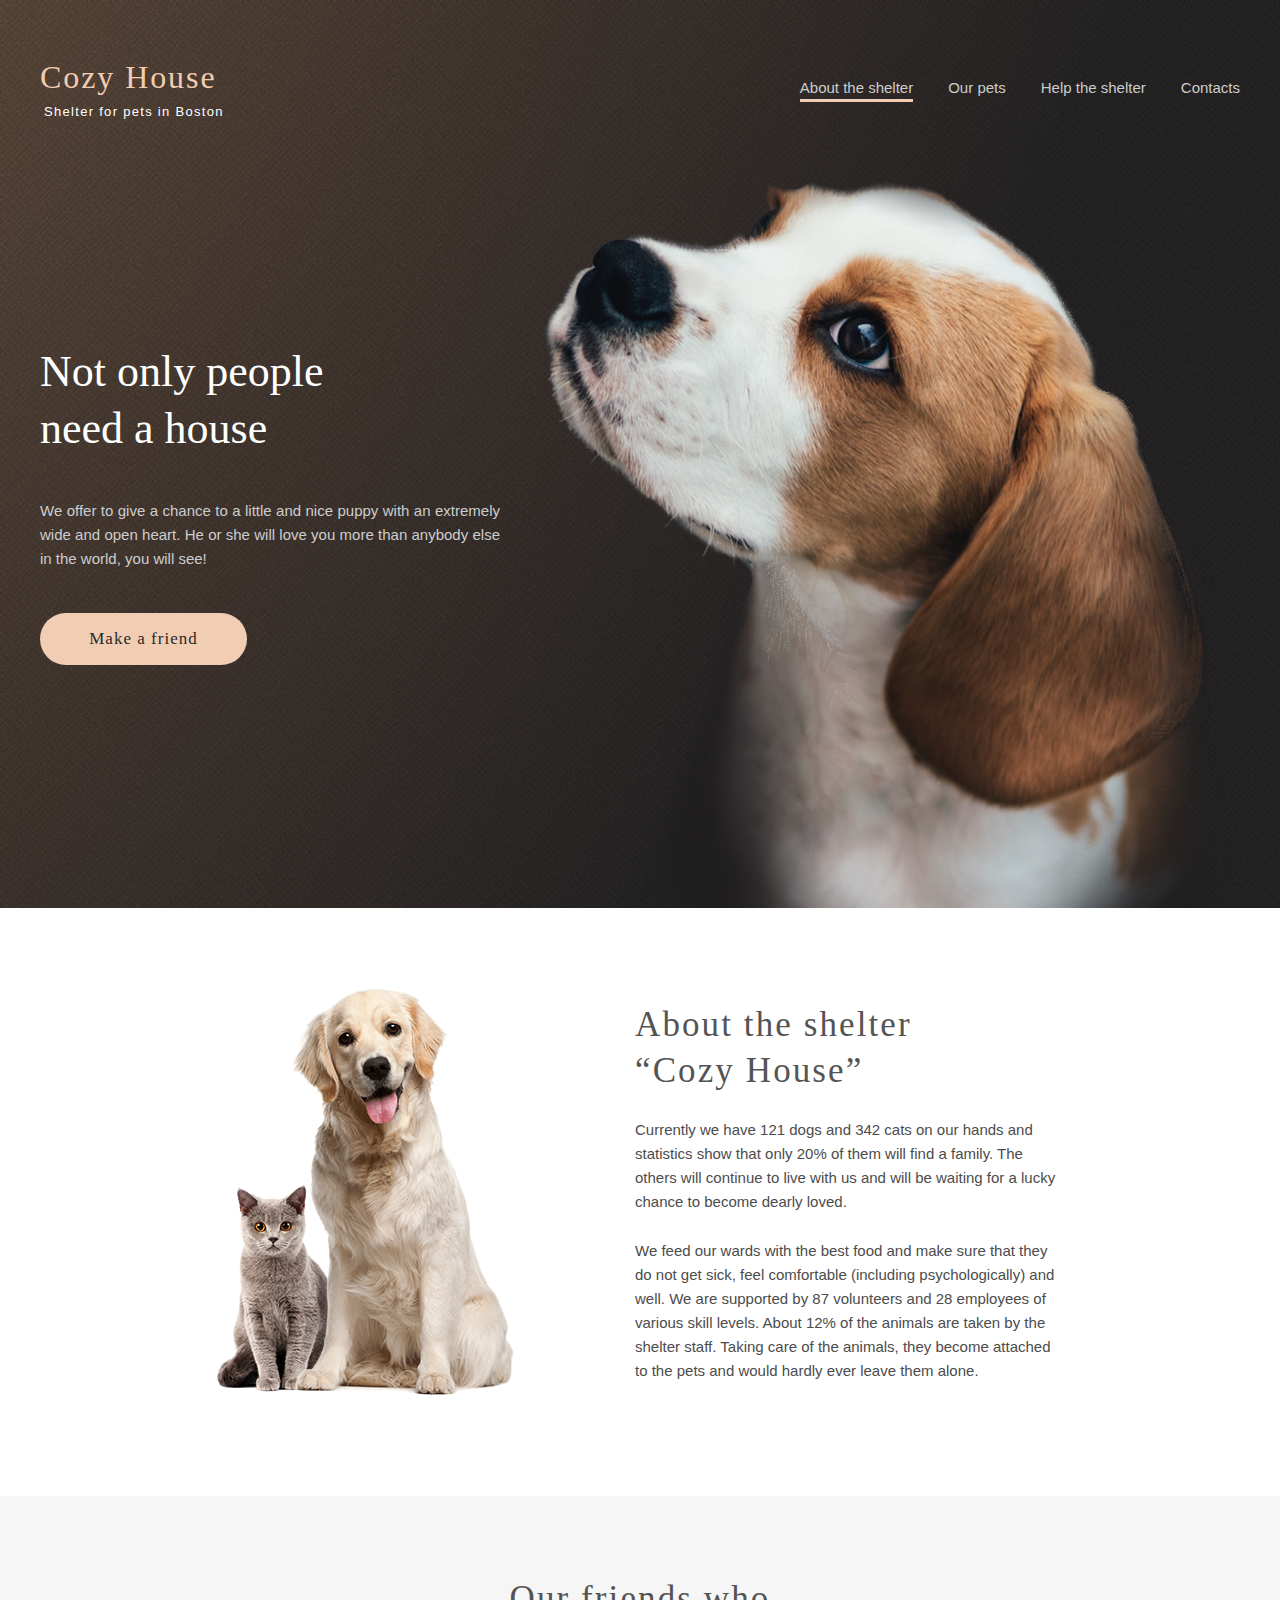
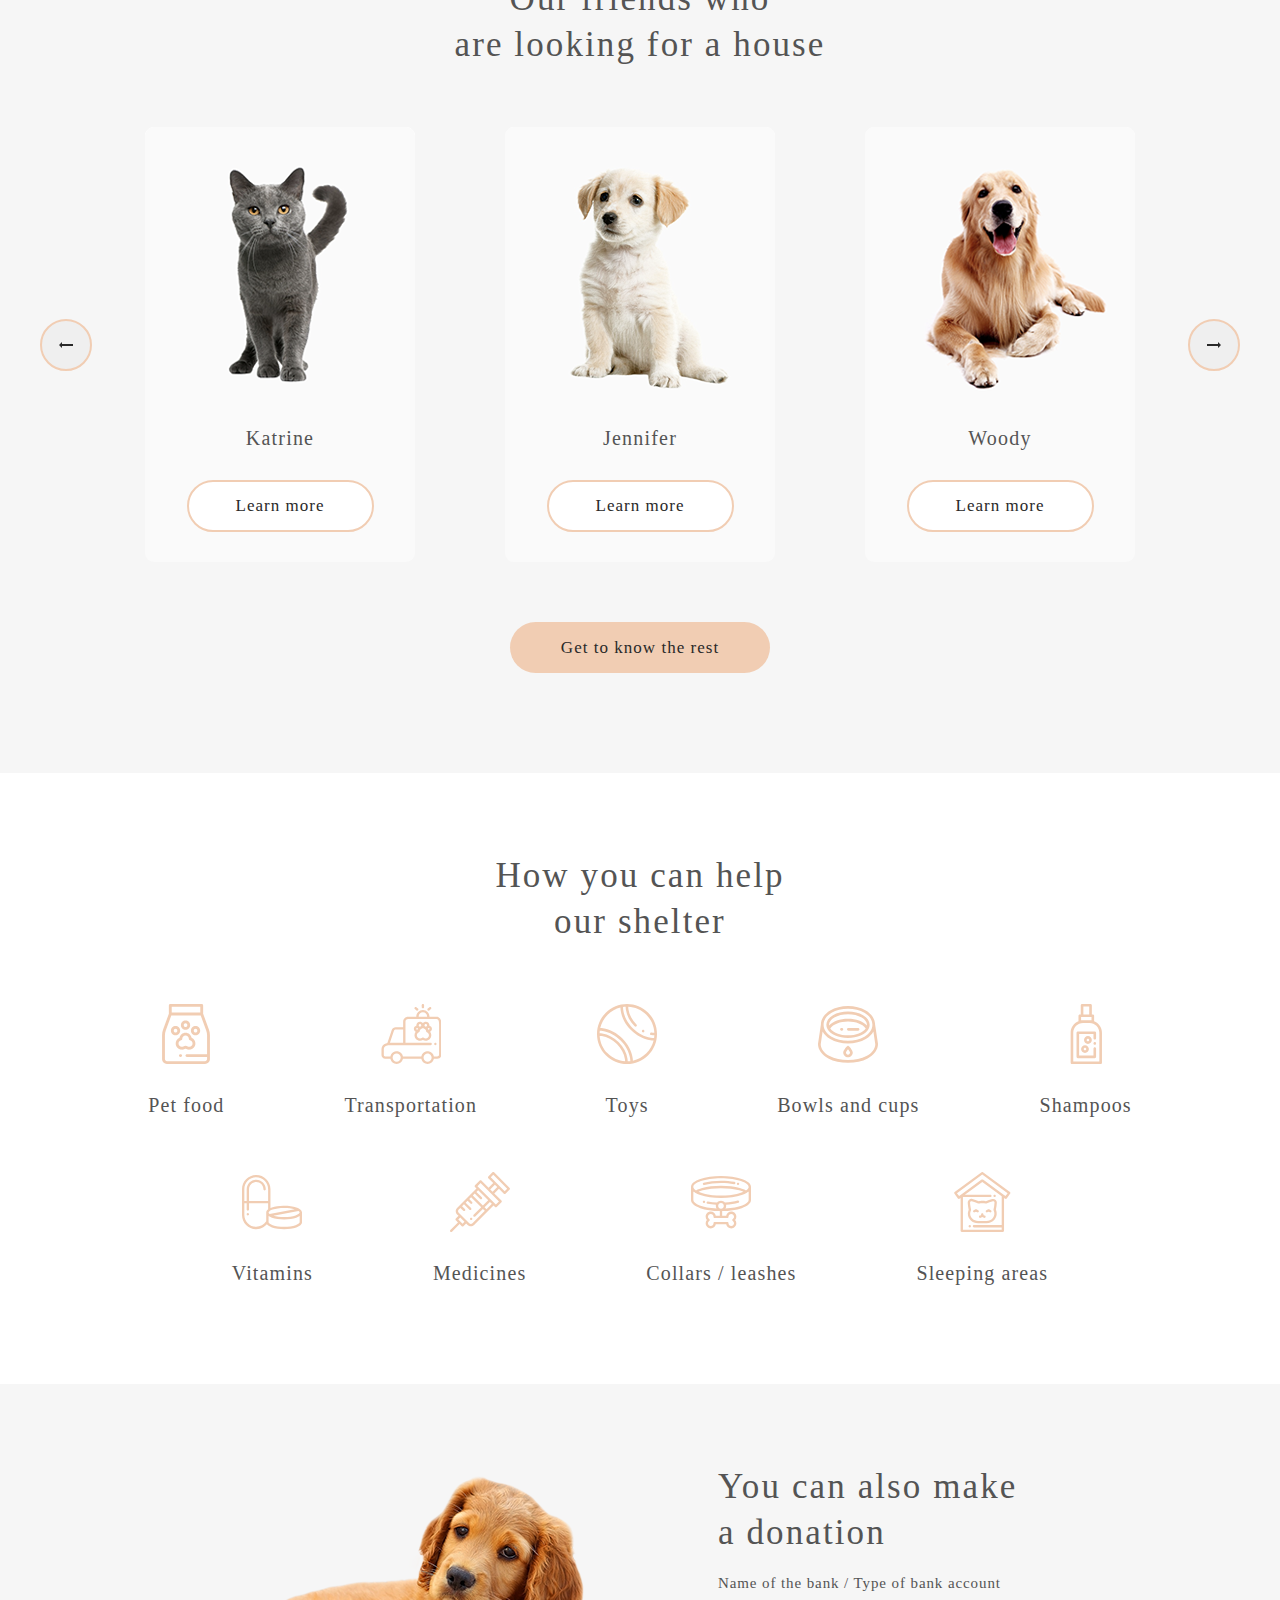
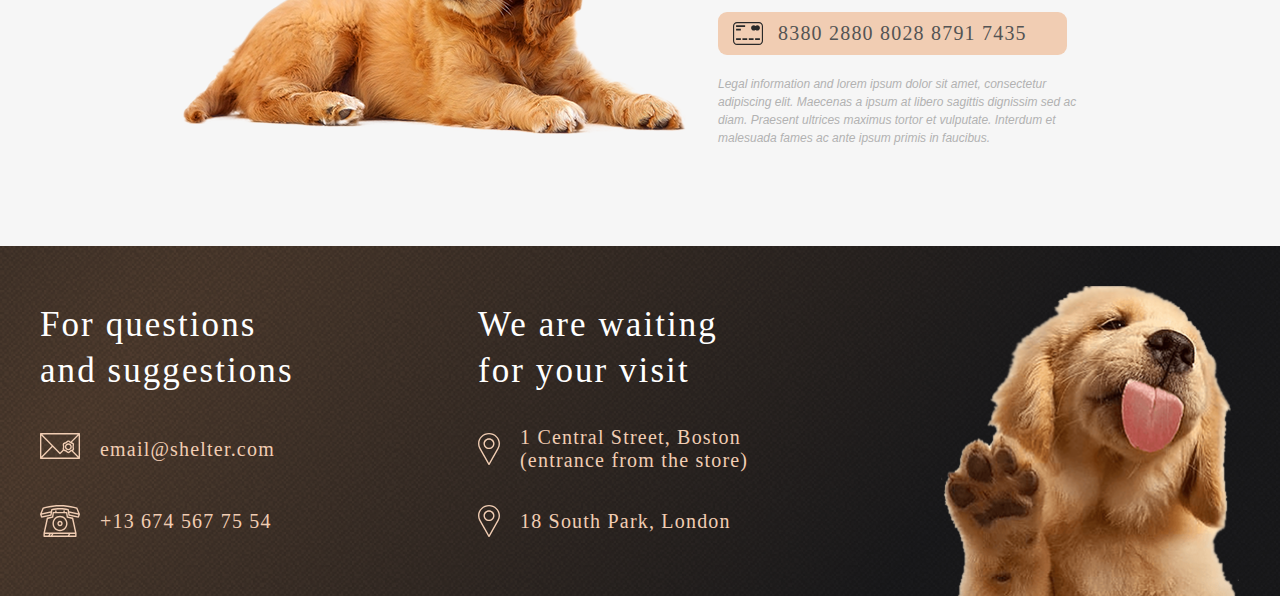
==== pages/main/index.html @ 2ced1ac2 "fix: position" ====
<!DOCTYPE html>
<html lang="en">
  <head>
    <meta charset="UTF-8">
    <meta http-equiv="X-UA-Compatible" content="IE=edge">
    <meta name="viewport" content="width=device-width, initial-scale=1.0">
    <meta name="author" content="margarita fomkina">
    <link rel="stylesheet" href="../normalize.css">
    <link rel="stylesheet" href="index.css">
    <title>Shelter main page</title>
  </head>
  <body>
    <div class="body-container">
      <header class="header">
        <div class="wrapper header-wrapper">
          <h1 class="header-title" id="header-logo">
            <a href="#" class="header-logo">Cozy House</a>
          </h1>
          <nav class="header-nav">
            <ul class="header-list" id="menu">
              <li class="header-item">
                <a href="#about" class="nav-link default-link">About the shelter</a>
              </li>
              <li class="header-item">
                <a href="../pets/ourpets.html" class="nav-link">Our pets</a>
              </li>
              <li class="header-item">
                <a href="#help" class="nav-link">Help the shelter</a>
              </li>
              <li class="header-item">
                <a href="#contacts" class="nav-link">Contacts</a>
              </li>
            </ul>
          </nav>
          <div class="header-burger" id="header-burger">
            <span></span>
        </div>
        </div>
        <div class="shadow" id="shadow">
        <div class="popup" id="popup"></div>
      </div>

      </header>
      <main class="main">
        <div class="main-content">
          <section class="section-start" id="start">
            <div class="wrapper start-wrapper">
              <div class="content start-content">
                <h2 class="content-title start-title">
                  Not only people need a house
                </h2>
                <p class="text start-text">
                  We offer to give a chance to a little and nice puppy with an
                  extremely wide and open heart. He or she will love you more
                  than anybody else in the world, you will see!
                </p>
                <a href="#pets" class="start-link">Make a friend</a>
                <!-- <button class="button start-button">Make a friend</button> -->
              </div>
              <div class="start-img">
                <img
                  src="../../assets/background/start-screen-puppy.png"
                  alt="puppy">
              </div>
            </div>
          </section>
          <section class="section section-about" id="about">
            <div class="wrapper about-wrapper">
              <div class="about-img">
                <img src="../../assets/background/about-pets.png" alt="pets">
              </div>
              <div class="content about-content">
                <h3 class="content-title about-title">
                  About the shelter “Cozy House”
                </h3>
                <p class="text about-text">
                  Currently we have 121 dogs and 342 cats on our hands and
                  statistics show that only 20% of them will find a family. The
                  others will continue to live with us and will be waiting for a
                  lucky chance to become dearly loved.
                </p>
                <p class="text about-text">
                  We feed our wards with the best food and make sure that they
                  do not get sick, feel comfortable (including psychologically)
                  and well. We are supported by 87 volunteers and 28 employees
                  of various skill levels. About 12% of the animals are taken by
                  the shelter staff. Taking care of the animals, they become
                  attached to the pets and would hardly ever leave them alone.
                </p>
              </div>
            </div>
          </section>
          <section class="section section-pets" id="pets">
            <div class="wrapper pets-wrapper">
              <h3 class="content-title pets-title">
                Our friends who<br>are looking for a house
              </h3>
              <div class="slider">
                <button class="slider-button left-button"></button>
                <div class="slider-line">
                <div class="slider-item hidden">
                  <div class="slider-card slider-space">
                    <img
                      src="../../assets/background/pets-katrine.png"
                      alt="cat">
                    <p class="card-name">Katrine</p>
                    <button class="card-button">Learn more</button>
                  </div>
                </div>
                <div class="slider-item hidden">
                  <div class="slider-card">
                    <img
                      src="../../assets/background/pets-jennifer.png"
                      alt="cat">
                    <p class="card-name">Jennifer</p>
                    <button class="card-button">Learn more</button>
                  </div>
                </div>
                <div class="slider-item hidden">
                  <div class="slider-card">
                    <img src="../../assets/background/pets-woody.png" alt="cat">
                    <p class="card-name">Woody</p>
                    <button class="card-button">Learn more</button>
                  </div>
                </div>
                <div class="slider-item hidden">
                  <div class="slider-card">
                    <img
                      src="../../assets/our-pets-page/pets-sophia.png"
                      alt="dog">
                    <p class="card-name">Sophia</p>
                    <button class="card-button">Learn more</button>
                  </div>
                </div>
                <div class="slider-item hidden">
                  <div class="slider-card">
                    <img
                      src="../../assets/our-pets-page/pets-timmy.png"
                      alt="dog">
                    <p class="card-name">Timmy</p>
                    <button class="card-button">Learn more</button>
                  </div>
                </div>
                <div class="slider-item hidden">
                  <div class="slider-card">
                    <img
                      src="../../assets/our-pets-page/pets-charly.png"
                      alt="dog">
                    <p class="card-name">Charly</p>
                    <button class="card-button">Learn more</button>
                  </div>
                </div>
                <div class="slider-item hidden">
                  <div class="slider-card">
                    <img
                      src="../../assets/our-pets-page/pets-scarlet.png"
                      alt="dog">
                    <p class="card-name">Scarlett</p>
                    <button class="card-button">Learn more</button>
                  </div>
                </div>
                <div class="slider-item hidden">
                  <div class="slider-card">
                    <img
                      src="../../assets/our-pets-page/pets-freddie.png"
                      alt="dog">
                    <p class="card-name">Freddie</p>
                    <button class="card-button">Learn more</button>
                  </div>
                </div>
                <div class="slider-item hidden">
                  <div class="slider-card">
                    <img
                      src="../../assets/background/pets-1.png"
                      alt="dog">
                    <p class="card-name">Sandy</p>
                    <button class="card-button">Learn more</button>
                  </div>
                </div>
                <div class="slider-item hidden">
                  <div class="slider-card">
                    <img
                      src="../../assets/background/pets-2.png"
                      alt="dog">
                    <p class="card-name">Laura</p>
                    <button class="card-button">Learn more</button>
                  </div>
                </div>
                <div class="slider-item hidden">
                  <div class="slider-card">
                    <img
                      src="../../assets/background/pets-3.png"
                      alt="dog">
                    <p class="card-name">Loki</p>
                    <button class="card-button">Learn more</button>
                  </div>
                </div>
                <div class="slider-item hidden">
                  <div class="slider-card">
                    <img
                      src="../../assets/background/pets-4.png"
                      alt="dog">
                    <p class="card-name">Gloria</p>
                    <button class="card-button">Learn more</button>
                  </div>
                </div>
                <div class="slider-item hidden">
                  <div class="slider-card">
                    <img
                      src="../../assets/background/pets-5.png"
                      alt="dog">
                    <p class="card-name">Ann</p>
                    <button class="card-button">Learn more</button>
                  </div>
                </div>
                <div class="slider-item hidden">
                  <div class="slider-card">
                    <img
                      src="../../assets/background/pets-6.png"
                      alt="dog">
                    <p class="card-name">Jarry</p>
                    <button class="card-button">Learn more</button>
                  </div>
                </div>
              </div>
                <button class="slider-button right-button"></button>
              </div>
              <button class="pets-button">Get to know the rest</button>
            </div>
          </section>
          <section class="section section-help" id="help">
            <div class="wrapper help-wrapper">
              <h3 class="content-title help-title">
                How you can help<br>our shelter
              </h3>
              <ul class="help-list">
                <li class="list-item">Pet food</li>
                <li class="list-item">Transportation</li>
                <li class="list-item">Toys</li>
                <li class="list-item">Bowls and cups</li>
                <li class="list-item">Shampoos</li>
                <li class="list-item">Vitamins</li>
                <li class="list-item">Medicines</li>
                <li class="list-item">Collars / leashes</li>
                <li class="list-item">Sleeping areas</li>
              </ul>
            </div>
          </section>
          <section class="section section-donation">
            <div class="donation-wrapper">
              <div class="donation-img">
                <img
                  src="../../assets/background/donation-dog.png"
                  alt="lie dog">
              </div>
              <div class="donation-content">
                <h3 class="content-title donation-title">
                  You can also make a donation
                </h3>
                <p class="donation-text">
                  Name of the bank / Type of bank account
                </p>
                <a href="#" class="cc-link">8380 2880 8028 8791 7435</a>
                <p class="add-info">
                  Legal information and lorem ipsum dolor sit amet, consectetur
                  adipiscing elit. Maecenas a ipsum at libero sagittis dignissim
                  sed ac diam. Praesent ultrices maximus tortor et vulputate.
                  Interdum et malesuada fames ac ante ipsum primis in faucibus.
                </p>
              </div>
            </div>
          </section>
        </div>
      </main>
      <footer class="footer" id="contacts">
        <div class="wrapper footer-wrapper">
          <div class="footer-info footer-contacts">
            <h3 class="content-title footer-title">
              For questions and suggestions
            </h3>
            <a href="mailto:email@shelter.com" class="footer-link contacts-link">email@shelter.com</a>
            <a href="tel:+136745677554" class="footer-link contacts-link">+13 674 567 75 54</a>
          </div>
          <div class="footer-info footer-locations">
            <h3 class="content-title footer-title">
              We are waiting for your visit
            </h3>
            <a href="https://goo.gl/maps/SF7EpuQ145KWg9pb9"
              class="footer-link locations-link"
              target="_blank">1 Central Street, Boston (entrance from the store)</a>
            <a href="https://goo.gl/maps/WDhi2uCBMkjXG2BU6"
              class="footer-link locations-link"
              target="_blank">18 South Park, London</a>
          </div>
          <div class="footer-img">
            <img src="../../assets/background/footer-puppy.png" alt="cute puppy">
          </div>
        </div>
      </footer>
    </div>
    <script src="script.js"></script>
  </body>
</html>
---- pages/main/index.css ----
html {
  scroll-behavior: smooth;
}

*,
*::after,
*::before {
  margin: 0;
  padding: 0;
  border: 0;
  box-sizing: border-box;
}

a {
  text-decoration: none;
}

li {
  list-style: none;
}

img {
  vertical-align: top;
}

/*-------------general-styles-----------*/

body {
  font-family: Georgia;
  font-weight: 400;
  font-style: normal;
  font-size: 15px;
  color: #4c4c4c;
}

h1,
h2,
h3,
h4,
h5,
h6 {
  font-weight: inherit;
  font-size: inherit;
}

.body-container {
  height: 100%;
  position: relative;
  display: flex;
  flex-direction: column;
  overflow: hidden;
}

.wrapper {
  max-width: 1200px;
  margin: 0 auto;
  box-sizing: content-box;
  padding: 0px 15px 0px 15px;
}

/*-------------general-adaptive-styles-----------*/

@media (max-width: 1279px) and (min-width: 768px) {
  .wrapper {
    max-width: 708px;
    padding: 0;
  }
}

@media (max-width: 767px) and (min-width: 320px) {
  .wrapper {
    max-width: 300px;
    padding: 0;
  }
}

/*-------------header------------*/

.header {
  width: 100%;
  position: absolute;
  left: 0;
  top: 60px;
  z-index: 1;
}

.header-wrapper {
  max-height: 60px;
  display: flex;
  justify-content: space-between;
  align-items: center;
}

.header-logo {
  display: flex;
  flex-direction: column;
  font-size: 32px;
  line-height: 110%;
  color: #f1cdb3;
  letter-spacing: 0.06em;
}

.header-logo::after {
  content: "Shelter for pets in Boston";
  font-family: "Arial";
  font-style: normal;
  font-weight: 400;
  font-size: 13px;
  line-height: 115%;
  /* width: 179px; */
  letter-spacing: 0.1em;
  color: #ffffff;
  margin: 10px 1px 0px 4px;
}

.header-nav {
  padding: 16px 0px 20px 0px;
}

.header-burger {
  display: none;
}

.header-list {
  display: flex;
  justify-content: space-between;
  column-gap: 35px;
}

.header-item {
}

.nav-link {
  position: relative;
  color: #cdcdcd;
  font-family: "Arial";
  font-style: normal;
  font-weight: 400;
  font-size: 15px;
  line-height: 160%;
  margin: 4px 0px 0px 0px;
}

.nav-link::after {
  content: "";
  position: absolute;
  width: 100%;
  transform: scaleX(0);
  height: 3px;
  bottom: -6px;
  left: 0;
  background-color: #f1cdb3;
  transform-origin: bottom right;
  transition: transform 0.3s ease-out;
}

.nav-link:hover {
  color: #fafafa;
}

.nav-link:hover:after {
  transform: scaleX(1);
  transform-origin: bottom left;
}

/* .default-link::after {
  color: #fafafa;
  transition: 3ms;
  border-bottom: 3px solid #f1cdb3;
} */

.default-link::after {
  content: "";
  position: absolute;
  width: 100%;
  transform: scaleX(1);
  height: 3px;
  bottom: -6px;
  left: 0;
  background-color: #f1cdb3;
}

.nav-link:active {
  color: #fafafa;
  transition: 3ms;
  /* border-bottom: 3px solid #f1cdb3; */
}

/*-------------header-adaptive-styles-----------*/

@media (max-width: 1279px) and (min-width: 768px) {
  .header {
    top: 30px;
  }
}

@media (max-width: 767px) and (min-width: 320px) {
  .header {
    width: 100%;
    top: 30px;
  }
  .header-wrapper {
    justify-content: start;
    column-gap: 43px;
  }
  .header-nav {
    display: none;
  }
  .header-burger {
    display: block;
    position: relative;
    width: 30px;
    height: 22px;
    cursor: pointer;
  }
  .header-burger span {
    position: absolute;
    background-color: #f1cdb3;
    width: 100%;
    height: 2px;
    left: 0;
    top: 10px;
  }
  .header-burger::before,
  .header-burger::after {
    content: "";
    position: absolute;
    background-color: #f1cdb3;
    width: 100%;
    height: 2px;
    left: 0;
  }
  .header-burger::before {
    top: 0;
  }
  .header-burger::after {
    bottom: 0;
  }
  .shadow {
    position: fixed;
    top: 0;
    right: -100%;
    z-index: 3;
    height: 100%;
    width: 100%;
    background-color: rgba(41, 41, 41, 0.6);
  }
  .popup {
    position: fixed;
    top: 0;
    right: -100%;
    z-index: 5;
    transition: 0.3s;
    height: 100%;
    width: 320px;
    background-color: #292929;
  }
  .open {
    display: flex;
    right: 0;
  }
  .popup .header-list {
    display: flex;
    flex-direction: column;
    row-gap: 40px;
    margin-left: 39px;
    align-items: center;
    max-height: 327px;
  }

  .popup > .nav-link {
    font-family: "Arial";
    font-style: normal;
    font-weight: 400;
    font-size: 32px;
    line-height: 160%;
    color: #cdcdcd;
  }
  body.noscroll {
    overflow: hidden;
  }
  .header-logo.disabled {
    pointer-events: none;
  }

  .popup-wrapper {
    display: flex;
    /* flex-direction: column; */
    /* column-gap: 158px; */
    flex-wrap: wrap;
  }

  .popupHeaderWrapper {
    align-self: flex-start;
    display: flex;
    justify-items: space-between;
    margin: 30px 0px 0px 0px;
    column-gap: 43px;
    align-items: center;
    height: 60px;
  }

  .popup .nav-link {
    font-family: "Arial";
    font-style: normal;
    font-weight: 400;
    font-size: 32px;
    line-height: 160%;
    color: #cdcdcd;
  }

  .popup .default-link {
    color: #fafafa;
  }
  .popup .nav-link:active {
    color: #fafafa;
  }
}

/* @media (max-width: 767px) and (min-width: 375px) {
  .popup {
    width: 80%;
  }
} */

/*-------------main-styles-----------*/

.main {
  flex: 1 1 auto;
}

.main-content {
}

.section {
  padding: 80px 0px 100px 0px;
}

.content {
  display: flex;
  flex-direction: column;
}

.content-title {
  font-size: 35px;
  line-height: 130%;
  letter-spacing: 0.06em;
  color: #545454;
}

.text {
  font-family: "Arial";
  font-style: normal;
  font-weight: 400;
  font-size: 15px;
  line-height: 160%;
  color: #4c4c4c;
}

.button {
  background: #f1cdb3;
  border-radius: 100px;
  width: 207px;
  height: 52px;
  font-size: 17px;
  line-height: 130%;
  letter-spacing: 0.06em;
  color: #292929;
}

.button:hover {
  background: #fddcc4;
  transition: 3ms;
}
/*-------------main-adaptive-styles-----------*/

@media (max-width: 767px) and (min-width: 320px) {
  .section {
    padding: 42px 0px;
  }
  .content-title {
    font-size: 25px;
    text-align: center;
  }
}

/*-------------section-start------------*/

.section-start {
  position: relative;
  padding: 180px 0px 0px 0px;
  background-image: url(../../assets/background/start-screen-gradient-background.png),
    url(../../assets/background/start-screen-background.png);
  background-size: cover;
}

.start-wrapper {
  display: flex;
  justify-content: space-between;
}

.start-content {
  row-gap: 42px;
  margin: 163px 42px 243px 0px;
}

.start-title {
  max-width: 310px;
  font-size: 44px;
  line-height: 130%;
  color: #ffffff;
  text-align: left;
  letter-spacing: normal;
}

.start-text {
  color: #cdcdcd;
  text-align: justify;
}

.start-link {
  background: #f1cdb3;
  border-radius: 100px;
  display: flex;
  justify-content: center;
  text-align: center;
  align-items: center;
  height: 52px;
  width: 207px;
  color: #292929;
  font-size: 17px;
  line-height: 130%;
  letter-spacing: 0.06em;
}

.start-link:hover {
  background: #fddcc4;
  transition: 3ms;
}

.start-img {
}

/*------------section-start-adaptive-styles-----------*/

@media (max-width: 1279px) and (min-width: 320px) {
  .section-start {
    padding: 150px 0px 0px 0px;
  }
  .start-img {
    align-self: flex-end;
  }
}

@media (max-width: 1279px) and (min-width: 768px) {
  .start-wrapper {
    flex-direction: column;
    row-gap: 100px;
  }
  .start-content {
    align-self: center;
    margin: 0;
  }
  .start-text {
    max-width: 460px;
  }
  .start-link {
    align-self: center;
  }
  .start-img img {
    max-width: 569px;
  }
}

@media (max-width: 767px) and (min-width: 320px) {
  .start-wrapper {
    flex-direction: column;
    row-gap: 105px;
  }
  .start-content {
    margin: 0;
    align-items: center;
  }
  .start-title {
    font-size: 25px;
    text-align: center;
    max-width: 200px;
    letter-spacing: 0.06em;
  }
  .start-text {
    text-align: center;
  }
  .start-img img {
    max-width: 260px;
  }
  .deactivated {
    pointer-events: none;
  }
}

@media (max-width: 767px) and (min-width: 375px) {
  .section-start.fogging {
    background: rgba(41, 41, 41, 0.6);
  }
}

/*-------------section about------------*/

.section-about {
  /* max-height: 588px; */
  background: #ffffff;
}

.about-wrapper {
  display: flex;
  justify-content: center;
  column-gap: 120px;
}

.about-img {
}

.about-content {
  margin-top: 14px;
  row-gap: 25px;
}

@media (max-width: 1279px) and (min-width: 320px) {
  .about-content {
    margin: 0;
  }
}

@media (max-width: 767px) and (min-width: 320px) {
  .about-content {
    row-gap: 22px;
  }
}

.about-title {
  max-width: 370px;
}

@media (max-width: 767px) and (min-width: 320px) {
  .about-title {
    max-width: 220px;
    align-self: center;
    margin-bottom: 3px;
  }
}

.about-text {
  max-width: 430px;
}

@media (max-width: 767px) and (min-width: 320px) {
  .about-text {
    max-width: 270px;
    text-align: justify;
  }
}

/*-------------section pets------------*/

.section-pets {
  max-height: 877px;
  background: #f6f6f6;
}

.pets-wrapper {
  max-height: 697px;
  display: flex;
  flex-direction: column;
  row-gap: 60px;
  align-items: center;
  justify-content: space-between;
}

.pets-title {
  max-width: 400px;
  text-align: center;
}

.slider {
  max-height: 435px;
  width: 100%;
  display: flex;
  justify-content: space-between;
}

.left-button {
  background-image: url(../../assets/arrow/arrow\ left.svg);
}

.right-button {
  background-image: url(../../assets/arrow/arrow\ right.svg);
}

.slider-button {
  border: 2px solid #f1cdb3;
  width: 52px;
  height: 52px;
  border-radius: 100px;
  background-repeat: no-repeat;
  background-position: center;
  align-self: center;
  cursor: pointer;
}

.slider-button:hover {
  background-color: #fddcc4;
  border: 0;
  transition: 3ms;
}

.slider-line {
  display: flex;
}

/* .slider-button:disabled {
    border: 2px solid #F1CDB3;
    background-color: #F6F6F6;
} в требовании к заданию сказано сделать кнопку disabled, а в критериях оценки - интерактивной в любом случае. */

.slider-item:hover button {
  background: #fddcc4;
  border: 0;
}

.slider-item:hover div {
  background: #ffffff;
  transition: 3ms;
}

/* .slider-item:nth-child(n+4) {
  display: none;
} */

.slider-card {
  max-width: 270px;
  height: 435px;
  row-gap: 30px;
  display: flex;
  flex-direction: column;
  justify-content: start;
  align-items: center;
  background: #fafafa;
  border-radius: 9px;
  margin: 0 45px;
}

.card-name {
  font-weight: 400;
  font-size: 20px;
  line-height: 115%;
  letter-spacing: 0.06em;
  color: #545454;
}

.card-button {
  width: 187px;
  height: 52px;
  border: 2px solid #f1cdb3;
  background: white;
  border-radius: 100px;
  font-size: 17px;
  line-height: 130%;
  letter-spacing: 0.06em;
  color: #292929;
  cursor: pointer;
}

.pets-button {
  width: 260px;
  height: 52px;
  background: #f1cdb3;
  border-radius: 100px;
  font-size: 17px;
  line-height: 130%;
  letter-spacing: 0.06em;
  color: #292929;
  cursor: pointer;
}

.pets-button:hover {
  background: #fddcc4;
  transition: 3ms;
}

.hidden {
  display: none;
}

.visible {
  display: block;
}

/*------------section-pets-adaptive-styles-----------*/

@media (max-width: 1279px) and (min-width: 320px) {
  .about-wrapper {
    flex-direction: column;
    align-items: center;
  }
  .about-img {
    order: 1;
  }
}

@media (max-width: 1279px) and (min-width: 768px) {
  .about-wrapper {
    row-gap: 80px;
  }
  .slider-button {
    margin: 0px 12px 0px 0px;
  }
  .slider-button:last-child {
    margin: 0px 0px 0px 12px;
  }
  .slider-card {
    margin: 0px;
  }
  .slider-space {
    margin-right: 40px;
  }
  .slider-item:nth-child(3) {
    display: none;
  }
}

@media (max-width: 767px) and (min-width: 320px) {
  .pets-wrapper {
    max-height: 707px;
    row-gap: 42px;
  }
  .about-wrapper {
    row-gap: 42px;
  }
  .about-img img {
    max-width: 260px;
  }
  .slider {
    max-height: 507px;
    max-width: 270px;
    flex-wrap: wrap;
    justify-content: space-evenly;
    row-gap: 20px;
  }
  .left-button,
  .right-button {
    order: 1;
    margin: 0px 40px;
  }
  .slider-card {
    margin: 0;
  }
  .slider-item:nth-child(n+2) {
    display: none;
  }
}

/*-------------section help------------*/

.section-help {
  max-height: 611px;
  background: #ffffff;
}

.help-wrapper {
  row-gap: 60px;
  display: flex;
  flex-direction: column;
  justify-content: space-between;
  align-items: center;
}

.help-title {
  text-align: center;
}

.help-list {
  max-width: 1026px;
  display: flex;
  flex-wrap: wrap;
  justify-content: center;
  column-gap: 120px;
  row-gap: 55px;
}

.list-item {
  height: 113px;
  display: flex;
  flex-direction: column;
  justify-content: space-between;
  align-items: center;
  font-size: 20px;
  line-height: 115%;
  color: #545454;
  letter-spacing: 0.056em; /* в фигме 0.06em */
}

.list-item::before {
  background-position: center;
  content: "";
  width: 60px;
  height: 60px;
  background-repeat: no-repeat;
}

.list-item:nth-child(1)::before {
  background-image: url(../../assets/helt-list-icons/icon-pet-food.svg);
}

.list-item:nth-child(2)::before {
  background-image: url(../../assets/helt-list-icons/icon-transportation.svg);
}

.list-item:nth-child(3)::before {
  background-image: url(../../assets/helt-list-icons/icon-toys.svg);
}

.list-item:nth-child(4)::before {
  background-image: url(../../assets/helt-list-icons/bowls-and-cups.svg);
}

.list-item:nth-child(5)::before {
  background-image: url(../../assets/helt-list-icons/shampoos.svg);
}

.list-item:nth-child(6)::before {
  background-image: url(../../assets/helt-list-icons/vitamins.svg);
}

.list-item:nth-child(7)::before {
  background-image: url(../../assets/helt-list-icons/medicines.svg);
}

.list-item:nth-child(8)::before {
  background-image: url(../../assets/helt-list-icons/collars-or-leashes.svg);
}

.list-item:nth-child(9)::before {
  background-image: url(../../assets/helt-list-icons/sleeping-area.svg);
}

/*------------section-help-adaptive-styles-----------*/

@media (max-width: 1279px) and (min-width: 768px) {
  .section-help {
    max-height: 779px;
  }
  .help-list {
    max-width: 630px;
    justify-content: space-between;
    column-gap: 60px;
    row-gap: 55px;
  }
  .list-item {
    width: 170px;
  }
}

@media (max-width: 767px) and (min-width: 320px) {
  .section-help {
    max-height: 745px;
  }
  .help-wrapper {
    row-gap: 42px;
  }
  .help-list {
    max-width: 290px;
    justify-content: space-between;
    column-gap: 30px;
    row-gap: 30px;
  }
  .list-item {
    width: 130px;
    height: 87px;
    font-size: 15px;
  }
  .list-item::before {
    width: 50px;
    height: 50px;
    background-size: contain;
  }
}

/*-------------donation section------------*/

.section-donation {
  max-height: 462px;
  background: #f6f6f6;
  padding: 80px 182px 100px 183px;
}

.donation-wrapper {
  max-width: 915px;
  margin: 0 auto;
  display: flex;
  justify-content: space-between;
}

.donation-img {
  margin: 11px 0px 10px 0px;
}

.donation-content {
  display: flex;
  flex-direction: column;
  justify-content: space-between;
  row-gap: 20px;
}

.donation-title {
  max-width: 300px;
}

.donation-text {
  font-size: 15px;
  line-height: 110%;
  display: flex;
  align-items: center;
  letter-spacing: 0.06em;
  color: #545454;
}

.cc-link {
  display: flex;
  align-items: center;
  position: relative;
  background: #f1cdb3;
  border-radius: 9px;
  width: 349px;
  height: 43px;
  font-size: 20px;
  line-height: 115%;
  letter-spacing: 0.06em;
  color: #545454;
  text-align: left;
  padding-left: 60px;
}

.cc-link::before {
  position: absolute;
  left: 15px;
  content: "";
  width: 30px;
  height: 23px;
  background-image: url("../../assets/icons/credit-card.svg");
  background-repeat: no-repeat;
}

.add-info {
  max-width: 380px;
  font-family: "Arial";
  font-style: italic;
  font-weight: 400;
  font-size: 12px;
  line-height: 150%;
  color: #b2b2b2;
}

/*------------section-donation-adaptive-styles-----------*/

@media (max-width: 1279px) and (min-width: 320px) {
  .donation-img {
    order: 1;
    margin: 0;
    align-self: center;
  }
}

@media (max-width: 1279px) and (min-width: 768px) {
  .section-donation {
    max-height: 783px;
    padding: 80px 132px 100px 131px;
  }
  .donation-wrapper {
    flex-direction: column;
    row-gap: 60px;
  }
  .donation-content {
    align-self: center;
  }
}

@media (max-width: 767px) and (min-width: 320px) {
  .section-donation {
    max-height: 542px;
    padding: 42px 0px;
  }
  .donation-wrapper {
    flex-direction: column;
    row-gap: 42px;
  }
  .donation-img img {
    max-width: 260px;
  }
  .donation-content {
    align-items: center;
  }
  .donation-title {
    max-width: 220px;
    text-align: center;
  }
  .cc-link {
    font-size: 15px;
    width: 281px;
  }
  .add-info {
    max-width: 280px;
    text-align: justify;
  }
  .donation-text {
    letter-spacing: normal;
    line-height: 160%;
  }
}

/*-------------footer------------*/

.footer {
  width: 100%;
  max-height: 350px;
  background-image: url(../../assets/background/footer-gradient-background.png),
    url(../../assets/background/footer-background.png);
  background-size: cover;
}

.footer-wrapper {
  margin-top: 40px;
  display: flex;
  justify-content: space-between;
}

.footer-info {
  max-height: 234px;
  display: flex;
  margin: 16px 0px 0px 0px;
  flex-direction: column;
  justify-content: space-between;
}

.footer-contacts {
  row-gap: 40px;
}

.footer-locations {
  row-gap: 33px;
}

.footer-title {
  color: #ffffff;
  text-align: left;
  max-width: 278px;
  letter-spacing: 0.059em; /* в фигме 0.06em */
}

.footer-link {
  display: flex;
  max-width: 302px;
  align-items: center;
  column-gap: 20px;
  text-align: left;
  font-size: 20px;
  line-height: 115%;
  letter-spacing: 0.06em;
  color: #f1cdb3;
}

.contacts-link:nth-child(2)::before {
  content: "";
  background-image: url("../../assets/footer-icons/mail.svg");
  width: 40px;
  height: 32px;
  background-repeat: no-repeat;
  align-items: center;
}

.contacts-link:nth-child(3)::before {
  content: "";
  background-image: url("../../assets/footer-icons/phone.svg");
  width: 40px;
  height: 32px;
  background-repeat: no-repeat;
}

.locations-link::before {
  content: "";
  background-image: url("../../assets/footer-icons/pin.svg");
  min-width: 22px;
  height: 32px;
  background-position: center;
  background-repeat: no-repeat;
}

/*------------footer-adaptive-styles-----------*/

@media (max-width: 1279px) and (min-width: 320px) {
  .footer-info {
    margin: 0;
  }
}

@media (max-width: 1279px) and (min-width: 768px) {
  .footer {
    max-height: 639px;
    /* max-height: 783px; */
  }
  .footer-wrapper {
    margin-top: 27px; /* в фигме 30px */
    flex-wrap: wrap;
    justify-content: space-around;
    row-gap: 65px;
  }
}

@media (max-width: 767px) and (min-width: 320px) {
  .footer {
    max-height: 809px;
  }
  .footer-wrapper {
    margin-top: 27px; /* в фигме 30px */
    flex-wrap: wrap;
    justify-content: center;
    row-gap: 40px;
  }
  .footer-info {
    align-items: center;
  }
  .footer-locations {
    row-gap: 40px;
  }
  .footer-title {
    text-align: center;
  }
  .locations-link:last-child {
    align-self: flex-start;
  }
  .footer-img img {
    width: 260px;
    height: 269px;
  }
}
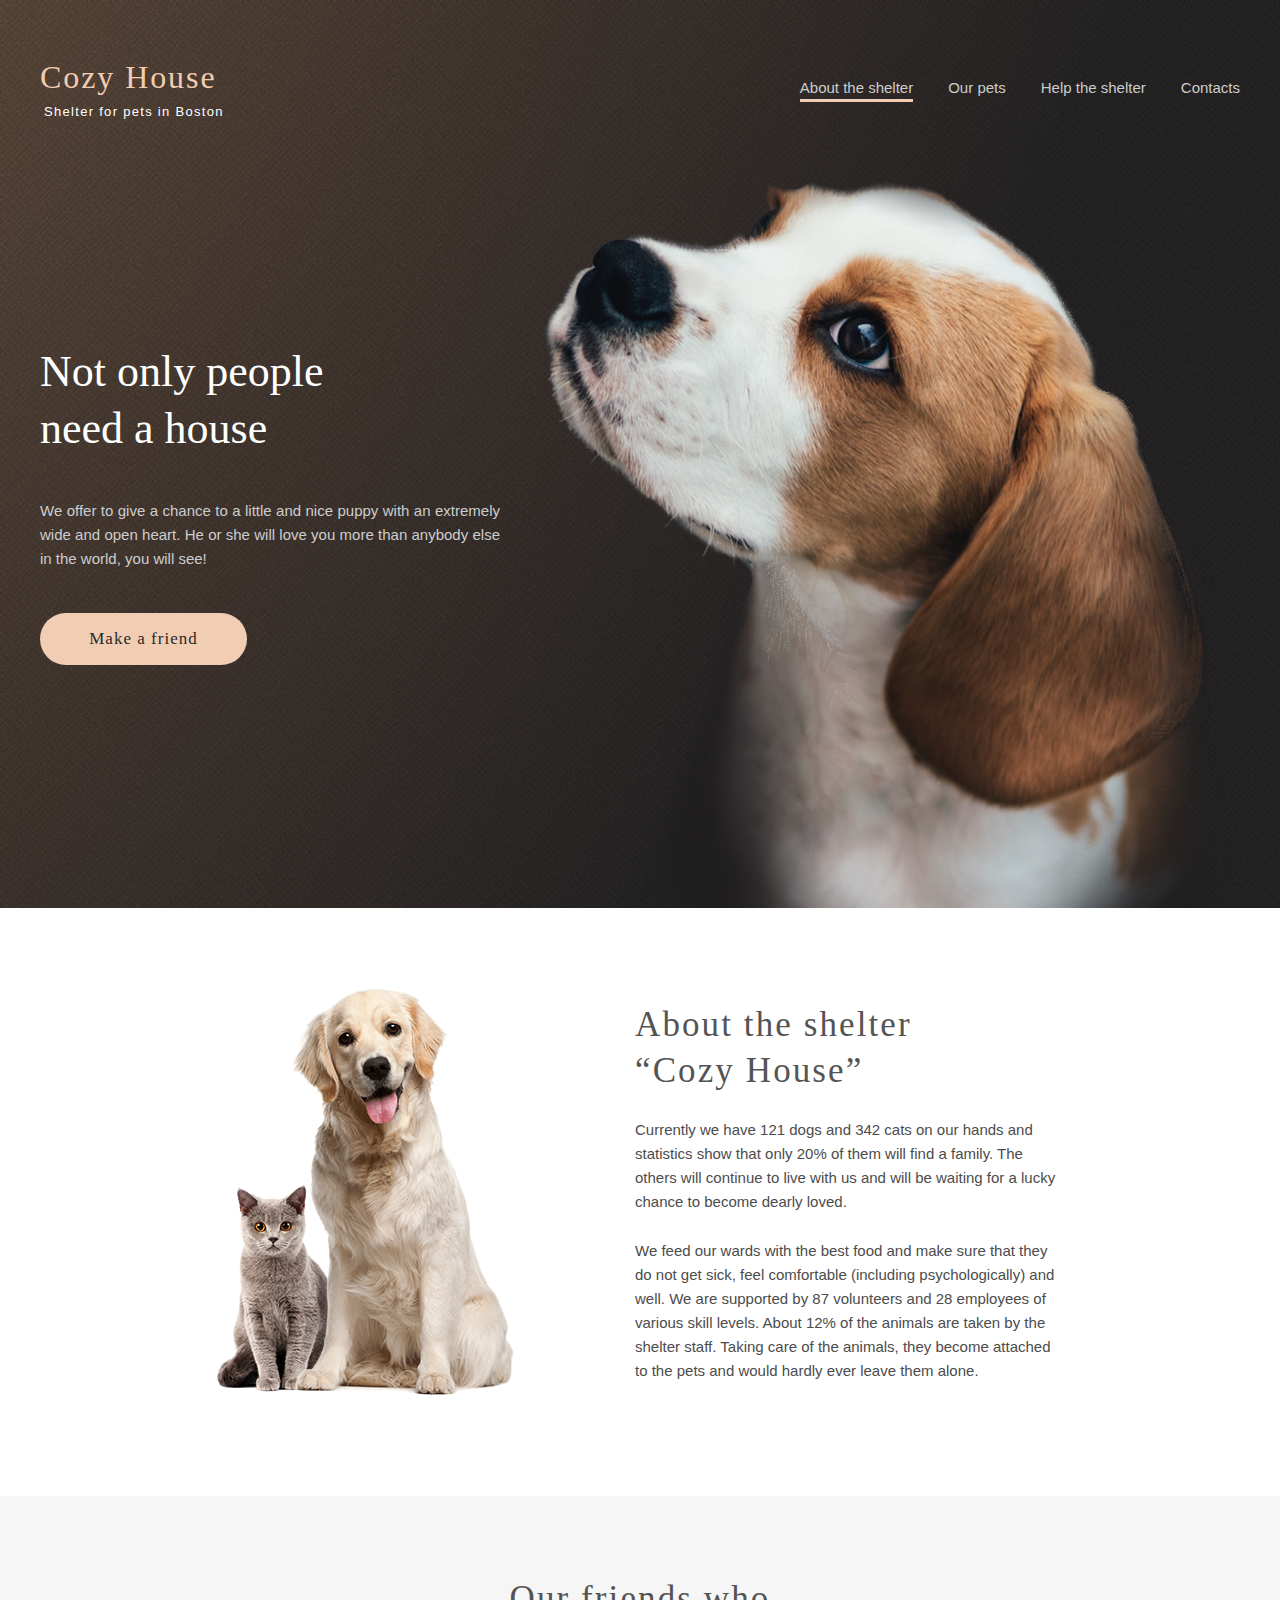
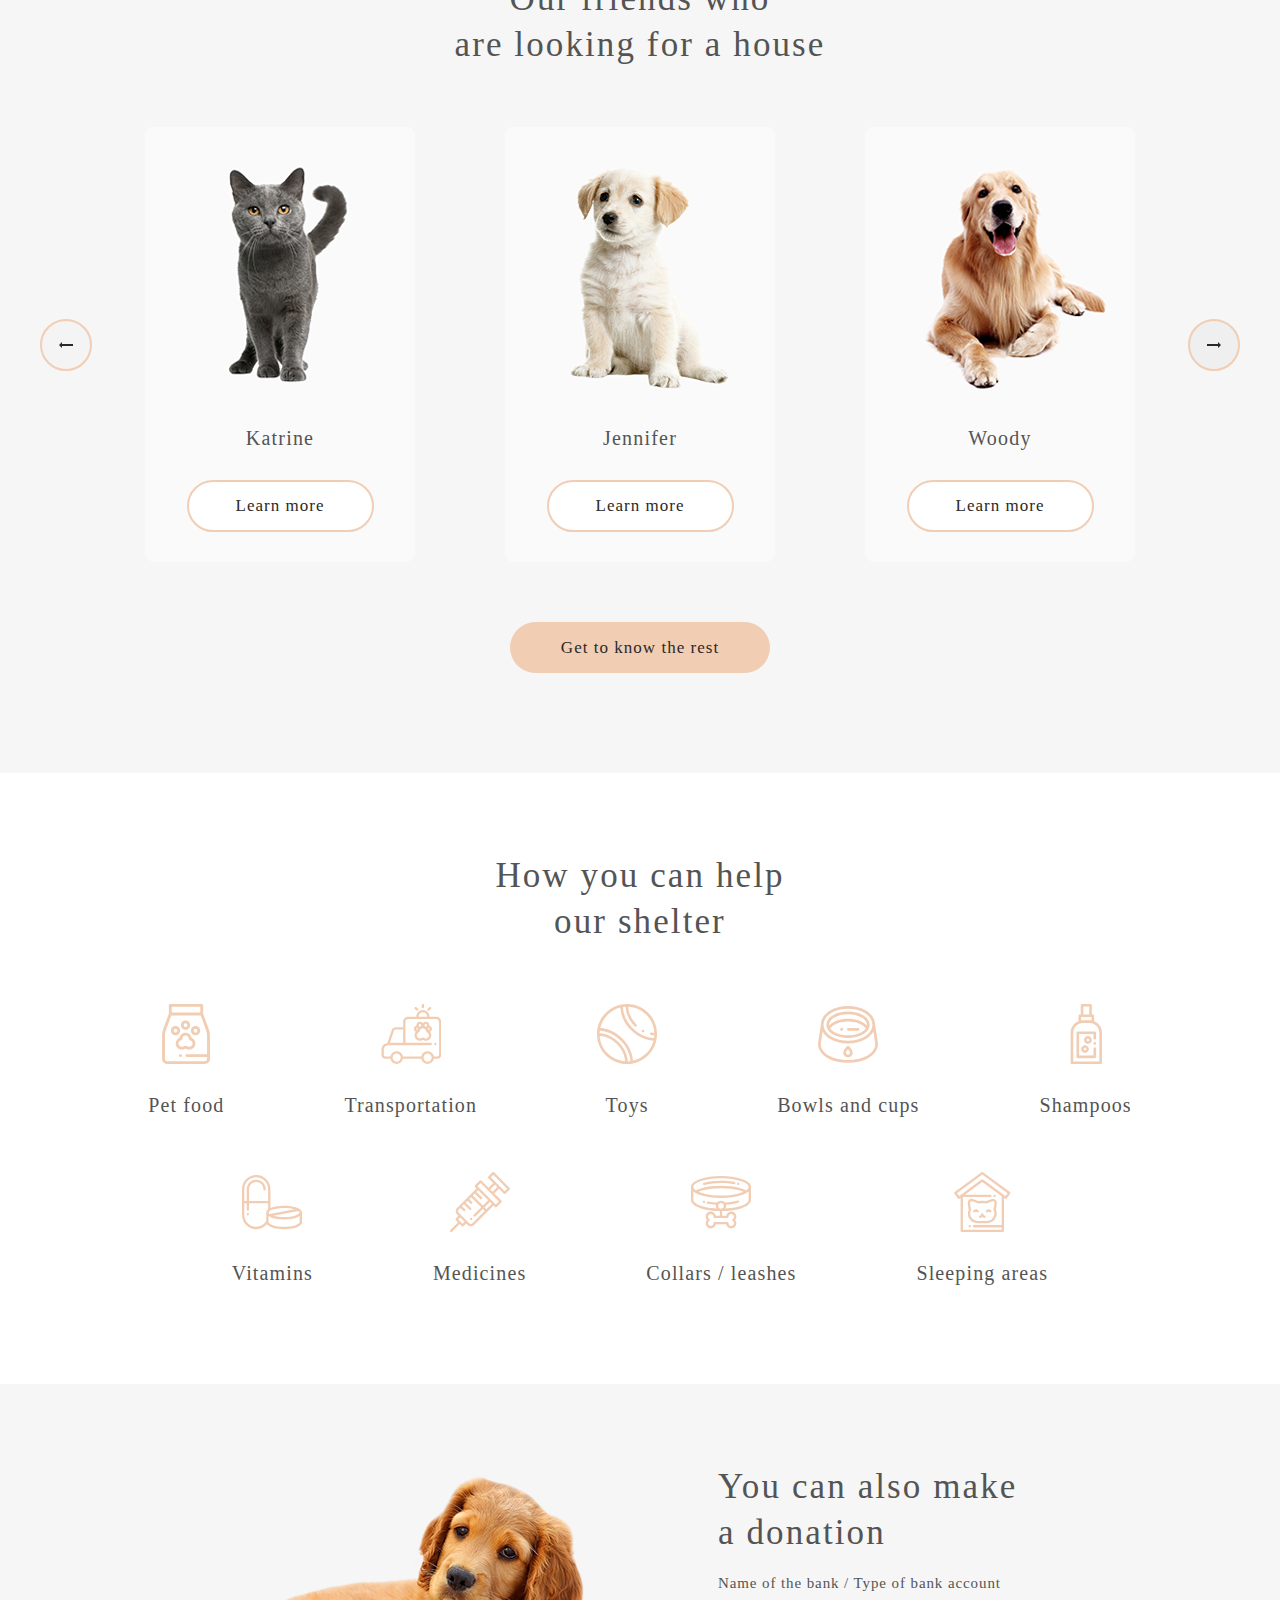
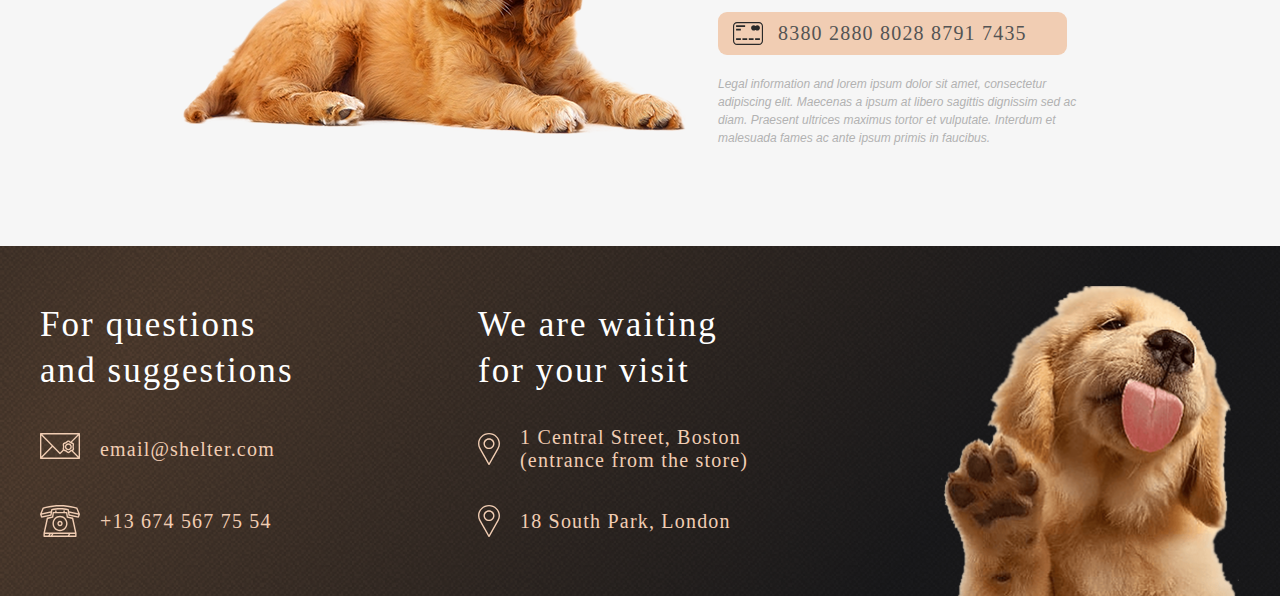
==== commit 15af5b18: "fix: disabled btn" ====
--- a/pages/main/index.html
+++ b/pages/main/index.html
@@ -96,7 +96,7 @@
                 Our friends who<br>are looking for a house
               </h3>
               <div class="slider">
-                <button class="slider-button left-button"></button>
+                <button class="slider-button left-button" disabled></button>
                 <div class="slider-line">
                 <div class="slider-item hidden">
                   <div class="slider-card slider-space">
--- a/pages/main/index.css
+++ b/pages/main/index.css
@@ -162,12 +162,6 @@
   transform: scaleX(1);
   transform-origin: bottom left;
 }
-
-/* .default-link::after {
-  color: #fafafa;
-  transition: 3ms;
-  border-bottom: 3px solid #f1cdb3;
-} */
 
 .default-link::after {
   content: "";
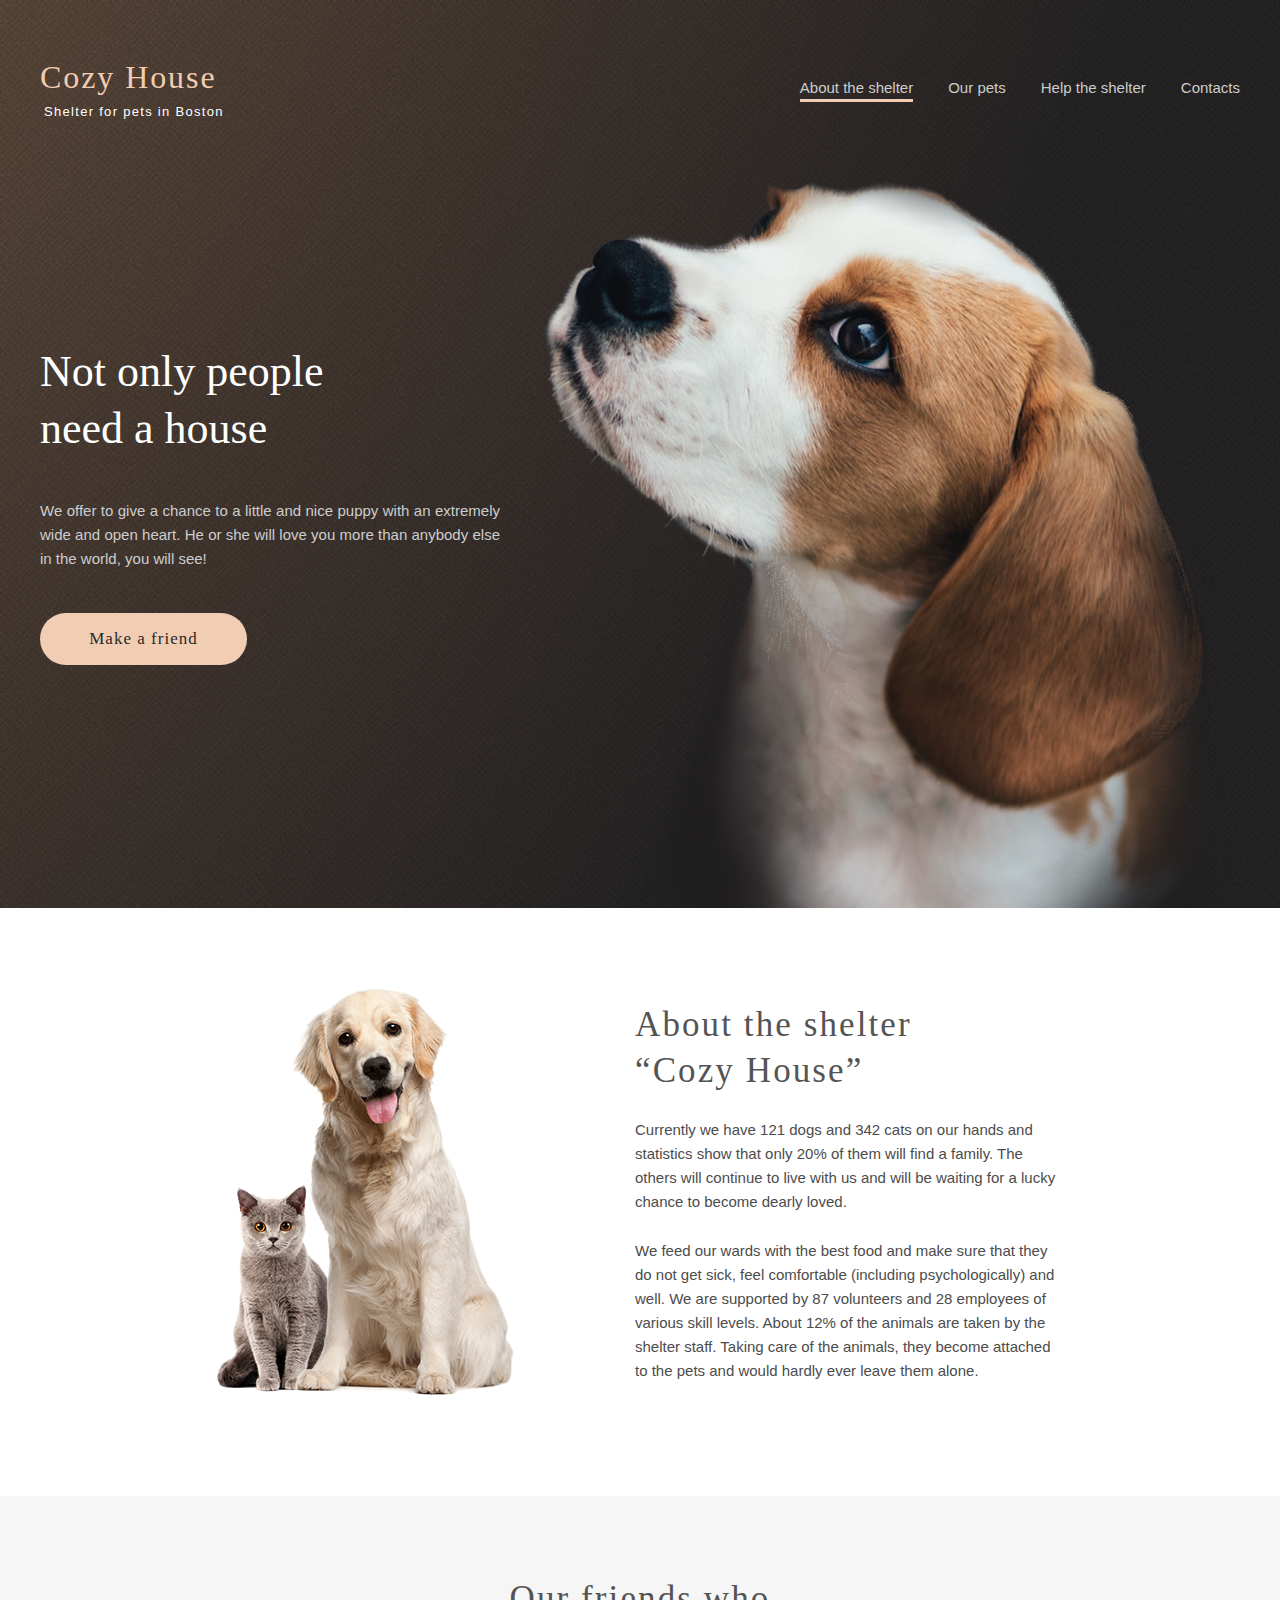
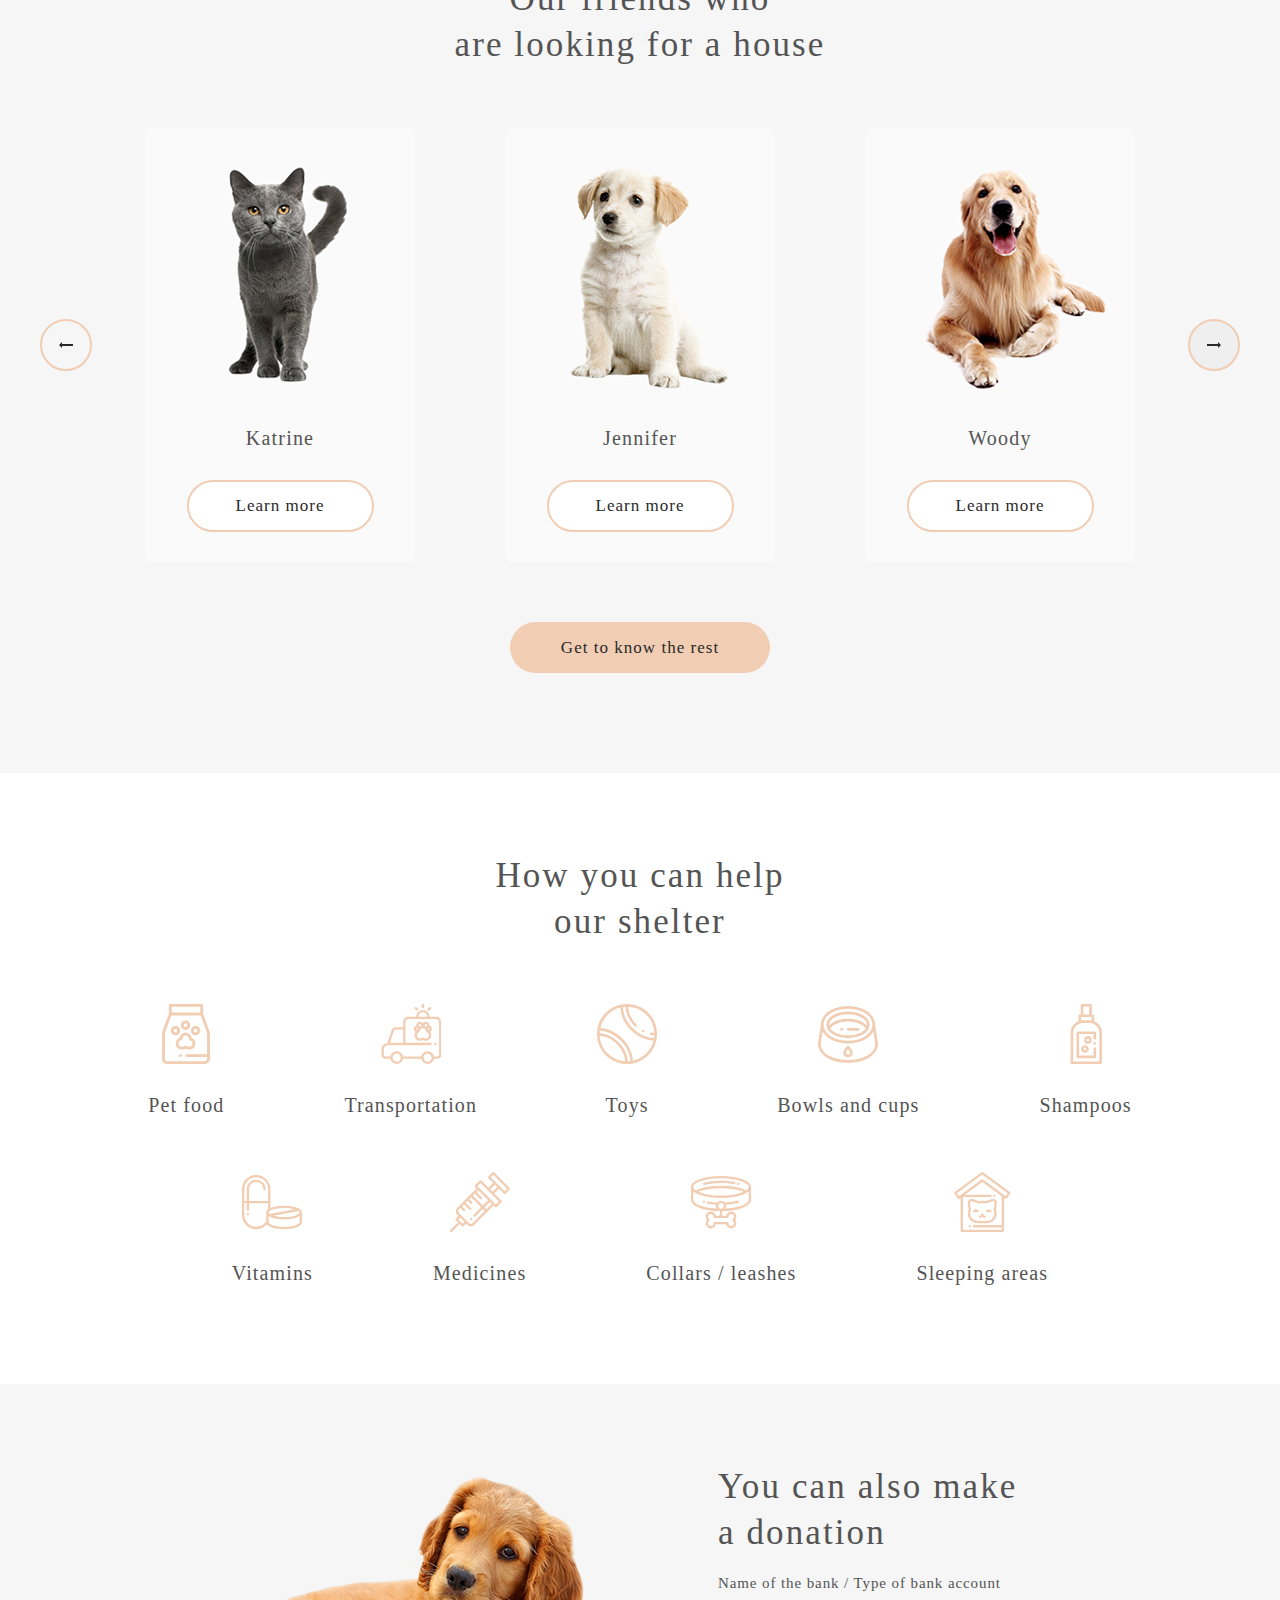
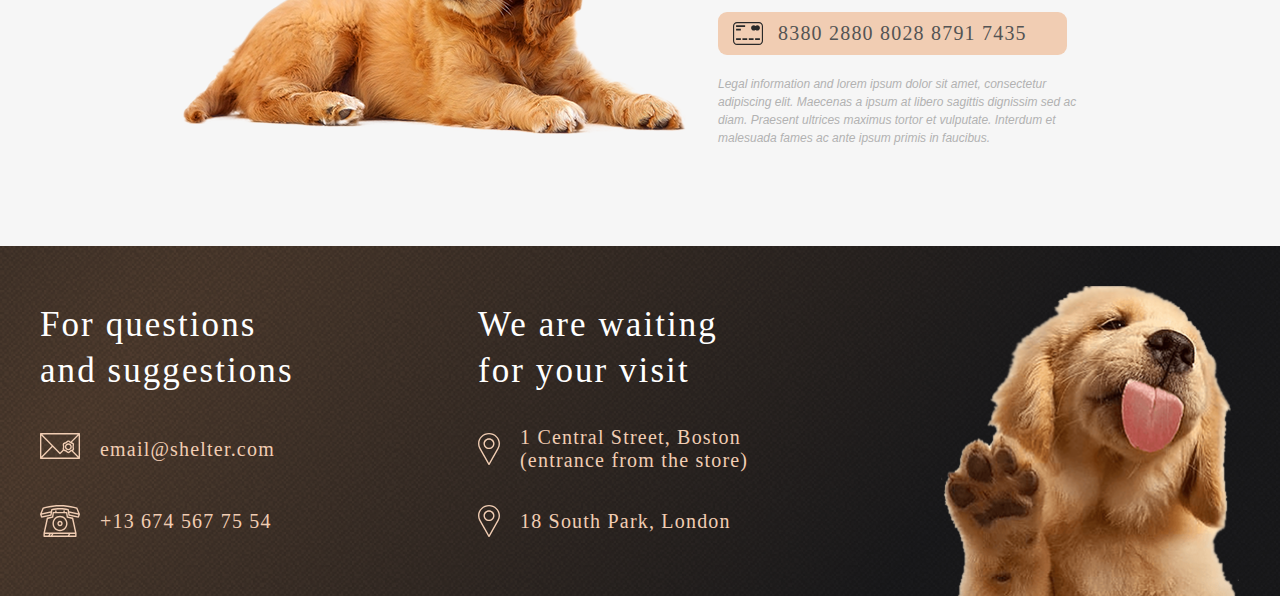
==== commit a778a1a7: "feat: new carousel" ====
--- a/pages/main/index.html
+++ b/pages/main/index.html
@@ -97,130 +97,25 @@
               </h3>
               <div class="slider">
                 <button class="slider-button left-button" disabled></button>
-                <div class="slider-line">
-                <div class="slider-item hidden">
-                  <div class="slider-card slider-space">
+                <div class="slider-container">
+                <div class="card-container">
                     <img
                       src="../../assets/background/pets-katrine.png"
                       alt="cat">
                     <p class="card-name">Katrine</p>
                     <button class="card-button">Learn more</button>
-                  </div>
                 </div>
-                <div class="slider-item hidden">
-                  <div class="slider-card">
+                <div class="card-container">
                     <img
                       src="../../assets/background/pets-jennifer.png"
                       alt="cat">
                     <p class="card-name">Jennifer</p>
                     <button class="card-button">Learn more</button>
-                  </div>
                 </div>
-                <div class="slider-item hidden">
-                  <div class="slider-card">
+                <div class="card-container">
                     <img src="../../assets/background/pets-woody.png" alt="cat">
                     <p class="card-name">Woody</p>
                     <button class="card-button">Learn more</button>
-                  </div>
-                </div>
-                <div class="slider-item hidden">
-                  <div class="slider-card">
-                    <img
-                      src="../../assets/our-pets-page/pets-sophia.png"
-                      alt="dog">
-                    <p class="card-name">Sophia</p>
-                    <button class="card-button">Learn more</button>
-                  </div>
-                </div>
-                <div class="slider-item hidden">
-                  <div class="slider-card">
-                    <img
-                      src="../../assets/our-pets-page/pets-timmy.png"
-                      alt="dog">
-                    <p class="card-name">Timmy</p>
-                    <button class="card-button">Learn more</button>
-                  </div>
-                </div>
-                <div class="slider-item hidden">
-                  <div class="slider-card">
-                    <img
-                      src="../../assets/our-pets-page/pets-charly.png"
-                      alt="dog">
-                    <p class="card-name">Charly</p>
-                    <button class="card-button">Learn more</button>
-                  </div>
-                </div>
-                <div class="slider-item hidden">
-                  <div class="slider-card">
-                    <img
-                      src="../../assets/our-pets-page/pets-scarlet.png"
-                      alt="dog">
-                    <p class="card-name">Scarlett</p>
-                    <button class="card-button">Learn more</button>
-                  </div>
-                </div>
-                <div class="slider-item hidden">
-                  <div class="slider-card">
-                    <img
-                      src="../../assets/our-pets-page/pets-freddie.png"
-                      alt="dog">
-                    <p class="card-name">Freddie</p>
-                    <button class="card-button">Learn more</button>
-                  </div>
-                </div>
-                <div class="slider-item hidden">
-                  <div class="slider-card">
-                    <img
-                      src="../../assets/background/pets-1.png"
-                      alt="dog">
-                    <p class="card-name">Sandy</p>
-                    <button class="card-button">Learn more</button>
-                  </div>
-                </div>
-                <div class="slider-item hidden">
-                  <div class="slider-card">
-                    <img
-                      src="../../assets/background/pets-2.png"
-                      alt="dog">
-                    <p class="card-name">Laura</p>
-                    <button class="card-button">Learn more</button>
-                  </div>
-                </div>
-                <div class="slider-item hidden">
-                  <div class="slider-card">
-                    <img
-                      src="../../assets/background/pets-3.png"
-                      alt="dog">
-                    <p class="card-name">Loki</p>
-                    <button class="card-button">Learn more</button>
-                  </div>
-                </div>
-                <div class="slider-item hidden">
-                  <div class="slider-card">
-                    <img
-                      src="../../assets/background/pets-4.png"
-                      alt="dog">
-                    <p class="card-name">Gloria</p>
-                    <button class="card-button">Learn more</button>
-                  </div>
-                </div>
-                <div class="slider-item hidden">
-                  <div class="slider-card">
-                    <img
-                      src="../../assets/background/pets-5.png"
-                      alt="dog">
-                    <p class="card-name">Ann</p>
-                    <button class="card-button">Learn more</button>
-                  </div>
-                </div>
-                <div class="slider-item hidden">
-                  <div class="slider-card">
-                    <img
-                      src="../../assets/background/pets-6.png"
-                      alt="dog">
-                    <p class="card-name">Jarry</p>
-                    <button class="card-button">Learn more</button>
-                  </div>
                 </div>
               </div>
                 <button class="slider-button right-button"></button>
@@ -298,6 +193,9 @@
         </div>
       </footer>
     </div>
-    <script src="script.js"></script>
+    <script src="allPets.js"></script>
+    <script src="burger.js"></script>
+    <script src="carousel.js"></script>
+    <script src="popup.js"></script>
   </body>
 </html>--- a/pages/main/index.css
+++ b/pages/main/index.css
@@ -607,30 +607,12 @@
   transition: 3ms;
 }
 
-.slider-line {
-  display: flex;
-}
-
-/* .slider-button:disabled {
-    border: 2px solid #F1CDB3;
-    background-color: #F6F6F6;
-} в требовании к заданию сказано сделать кнопку disabled, а в критериях оценки - интерактивной в любом случае. */
-
-.slider-item:hover button {
-  background: #fddcc4;
-  border: 0;
-}
-
-.slider-item:hover div {
-  background: #ffffff;
-  transition: 3ms;
-}
-
-/* .slider-item:nth-child(n+4) {
-  display: none;
-} */
-
-.slider-card {
+.slider-container {
+  display: flex;
+  justify-content: space-between;
+}
+
+.card-container {
   max-width: 270px;
   height: 435px;
   row-gap: 30px;
@@ -641,6 +623,21 @@
   background: #fafafa;
   border-radius: 9px;
   margin: 0 45px;
+}
+.slider-button:disabled {
+    border: 2px solid #F1CDB3;
+    background-color: #F6F6F6;
+}
+
+.card-container:hover button {
+  background: #fddcc4;
+  border: 0;
+}
+
+.card-container:hover {
+  background: #ffffff;
+  transition: 3ms;
+  cursor: pointer;
 }
 
 .card-name {
@@ -680,15 +677,17 @@
   background: #fddcc4;
   transition: 3ms;
 }
-
-.hidden {
+.card-container:nth-child(n+4) {
+  display: none;
+}
+
+/* .hidden {
   display: none;
 }
 
 .visible {
   display: block;
-}
-
+} */
 /*------------section-pets-adaptive-styles-----------*/
 
 @media (max-width: 1279px) and (min-width: 320px) {
@@ -699,6 +698,9 @@
   .about-img {
     order: 1;
   }
+  .card-container {
+    margin: 0px;
+  }
 }
 
 @media (max-width: 1279px) and (min-width: 768px) {
@@ -711,13 +713,13 @@
   .slider-button:last-child {
     margin: 0px 0px 0px 12px;
   }
-  .slider-card {
-    margin: 0px;
-  }
-  .slider-space {
+  /* .slider-space {
     margin-right: 40px;
-  }
-  .slider-item:nth-child(3) {
+  } */
+  .card-container:nth-child(1) {
+    margin-right: 40px;
+  }
+  .card-container:nth-child(n+3) {
     display: none;
   }
 }
@@ -745,10 +747,7 @@
     order: 1;
     margin: 0px 40px;
   }
-  .slider-card {
-    margin: 0;
-  }
-  .slider-item:nth-child(n+2) {
+  .card-container:nth-child(n+2) {
     display: none;
   }
 }
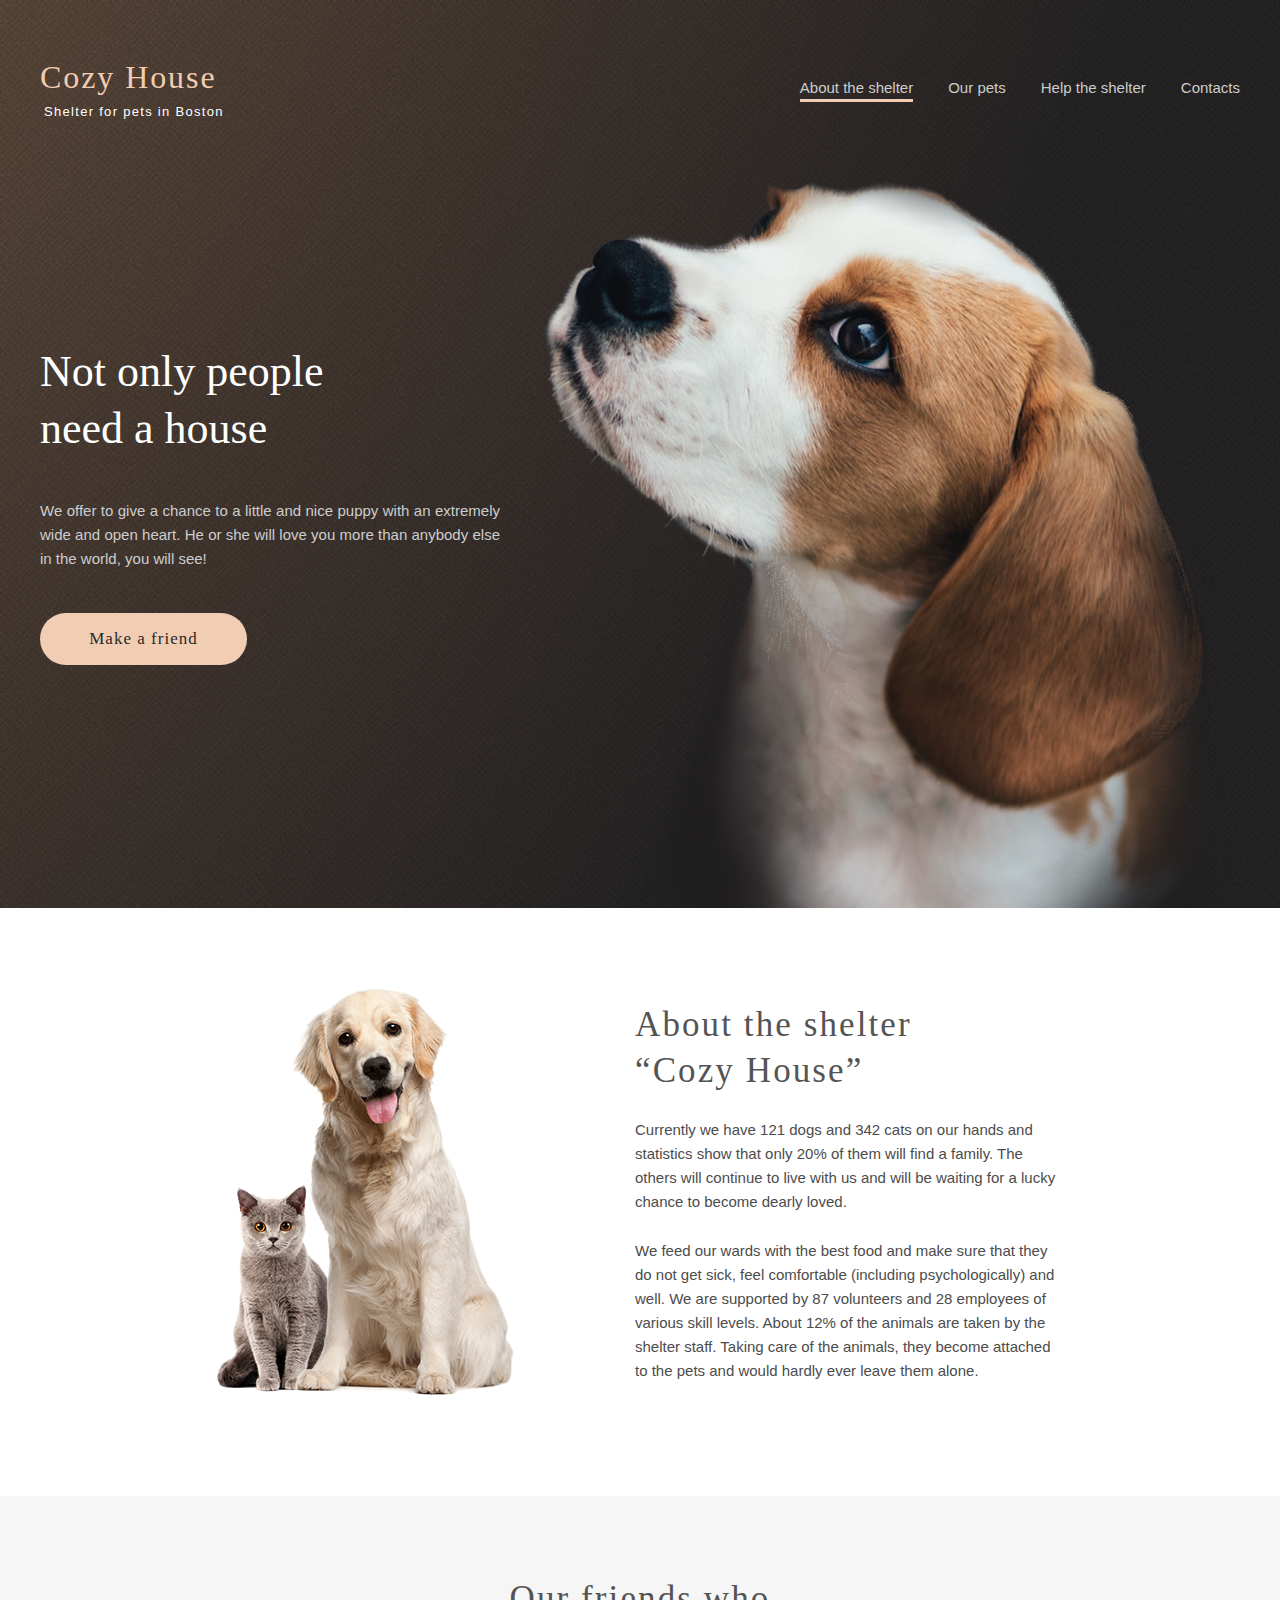
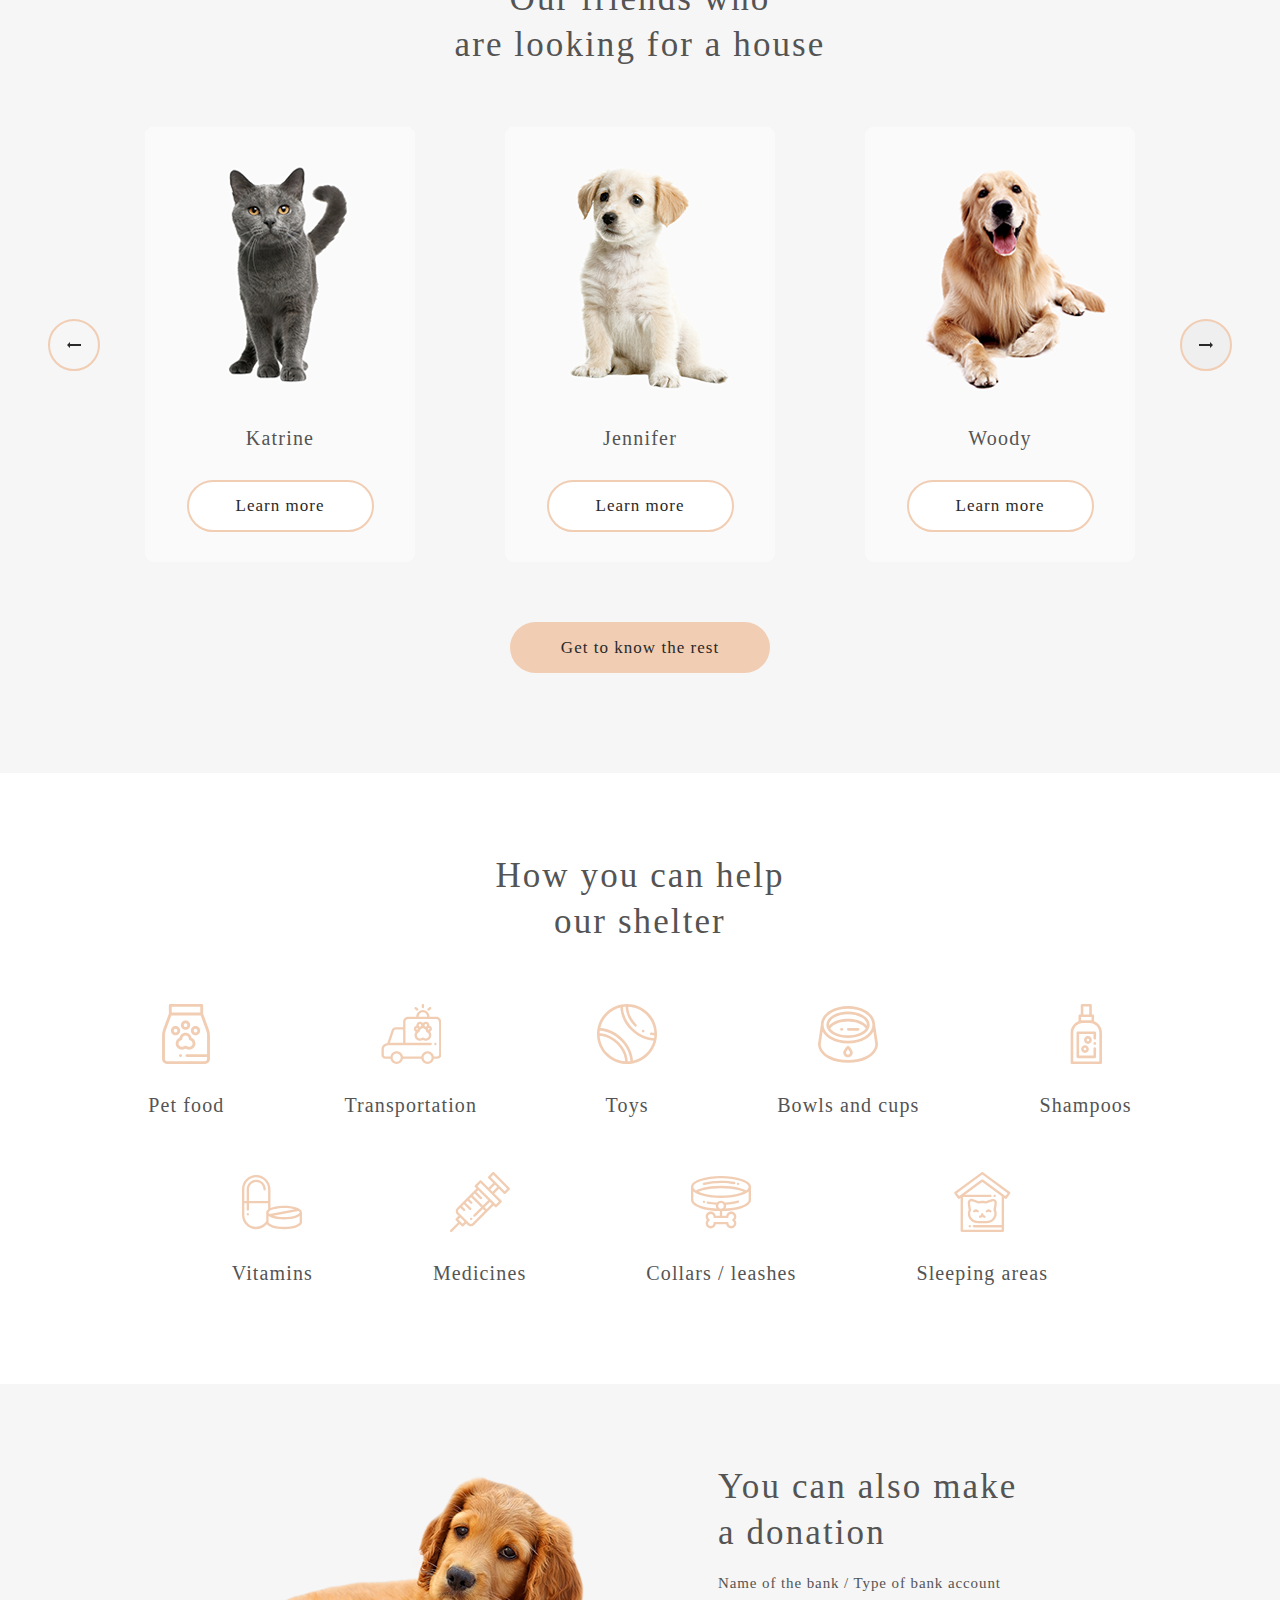
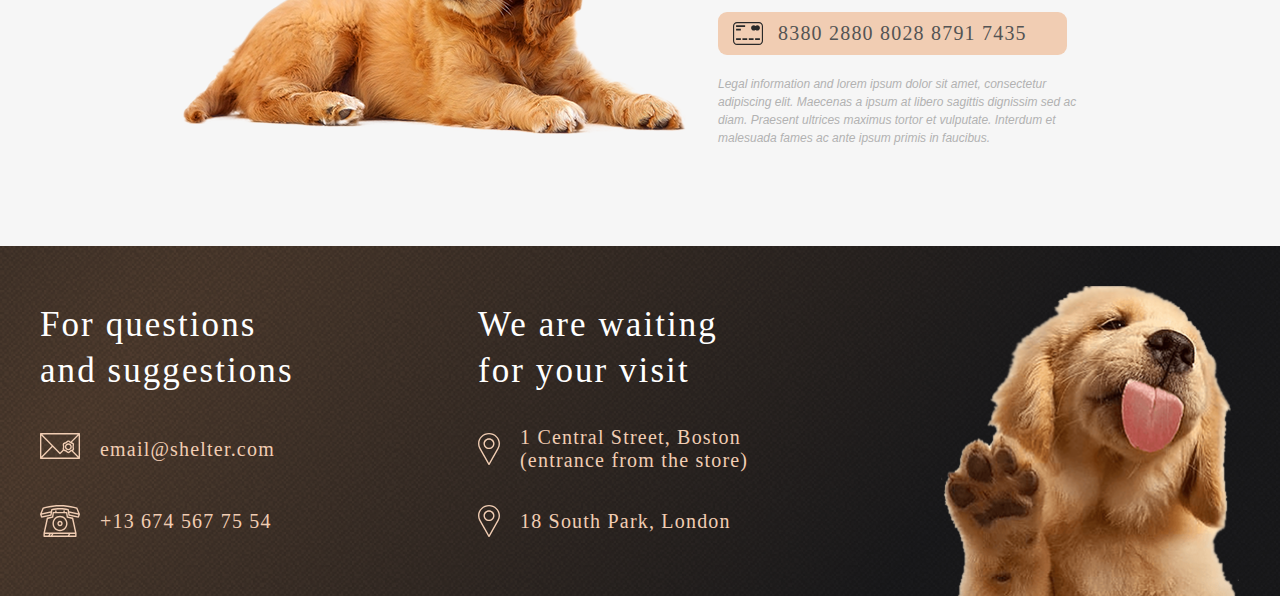
==== commit 8fd0e236: "feat: pupup" ====
--- a/pages/main/index.html
+++ b/pages/main/index.html
@@ -99,29 +99,32 @@
                 <button class="slider-button left-button" disabled></button>
                 <div class="slider-container">
                 <div class="card-container">
-                    <img
+                    <img class="pets-img"
                       src="../../assets/background/pets-katrine.png"
                       alt="cat">
                     <p class="card-name">Katrine</p>
                     <button class="card-button">Learn more</button>
                 </div>
                 <div class="card-container">
-                    <img
+                    <img class="pets-img"
                       src="../../assets/background/pets-jennifer.png"
                       alt="cat">
                     <p class="card-name">Jennifer</p>
                     <button class="card-button">Learn more</button>
                 </div>
                 <div class="card-container">
-                    <img src="../../assets/background/pets-woody.png" alt="cat">
+                    <img class="pets-img"
+                    src="../../assets/background/pets-woody.png" alt="cat">
                     <p class="card-name">Woody</p>
                     <button class="card-button">Learn more</button>
                 </div>
               </div>
                 <button class="slider-button right-button"></button>
-              </div>
+            </div>
               <button class="pets-button">Get to know the rest</button>
-            </div>
+              </div>
+              <div class="pet-popup"></div>
+            <div class="popup-shadow"></div>
           </section>
           <section class="section section-help" id="help">
             <div class="wrapper help-wrapper">
--- a/pages/main/index.css
+++ b/pages/main/index.css
@@ -32,6 +32,10 @@
   font-size: 15px;
   color: #4c4c4c;
 }
+
+body.noscroll {
+    overflow: hidden;
+  }
 
 h1,
 h2,
@@ -270,9 +274,9 @@
     line-height: 160%;
     color: #cdcdcd;
   }
-  body.noscroll {
+  /* body.noscroll {
     overflow: hidden;
-  }
+  } */
   .header-logo.disabled {
     pointer-events: none;
   }
@@ -557,8 +561,11 @@
 /*-------------section pets------------*/
 
 .section-pets {
+  position: relative;
   max-height: 877px;
   background: #f6f6f6;
+  display: flex;
+  justify-content: center;
 }
 
 .pets-wrapper {
@@ -680,14 +687,97 @@
 .card-container:nth-child(n+4) {
   display: none;
 }
-
-/* .hidden {
+.popup-shadow {
   display: none;
 }
-
-.visible {
+.popup-shadow-active {
   display: block;
-} */
+  position: absolute;
+  width: 100%;
+  height: 100%;
+  z-index: 1;
+  top: 0;
+  left: 0;
+  background: rgba(41, 41, 41, 0.6);
+}
+.pet-popup {
+  display: none;
+}
+
+.pet-popup-open {
+  display: block;
+  position: absolute;
+  width: 900px;
+  height: 500px;
+  z-index: 2;
+  align-self: center;
+  background-color: #292929;
+  display: flex;
+  background: #FAFAFA;
+border-radius: 9px;
+}
+
+.pet-popup-open::after{
+
+}
+
+.pet-content {
+  margin: 50px 20px 88px 5px;
+  font-family: 'Georgia';
+font-style: normal;
+font-weight: 400;
+letter-spacing: 0.06em;
+color: #000000;
+display: flex;
+flex-direction: column;
+justify-content: space-between;
+}
+
+.pet-header{
+  display: flex;
+  flex-direction: column;
+  row-gap: 10px;
+}
+
+.pet-name {
+font-size: 35px;
+line-height: 45px;
+}
+
+.pet-type {
+font-size: 20px;
+line-height: 23px;
+}
+
+.pet-desc {
+font-size: 15px;
+line-height: 17px;
+}
+
+.pet-addInfo {
+  font-weight: 400;
+font-size: 15px;
+line-height: 17px;
+display: flex;
+flex-direction: column;
+row-gap: 11px;
+}
+.info-item{
+  display: flex;
+  align-items: center;
+}
+.info-item::before {
+content: "";
+display: inline-block;
+margin-right: 10px;
+width: 4px;
+height: 4px;
+border-radius: 100%;
+background-position: 50%;
+background: #F1CDB3;
+}
+
+
 /*------------section-pets-adaptive-styles-----------*/
 
 @media (max-width: 1279px) and (min-width: 320px) {
@@ -749,6 +839,20 @@
   }
   .card-container:nth-child(n+2) {
     display: none;
+  }
+  .pet-popup{
+    width: min-content;
+    height: min-content;
+  }
+  .pet-content{
+    margin: 10px;
+    row-gap: 20px;
+  }
+  .pet-img{
+    display: none;
+  }
+  .pet-desc{
+    font-size: 13px;
   }
 }
 
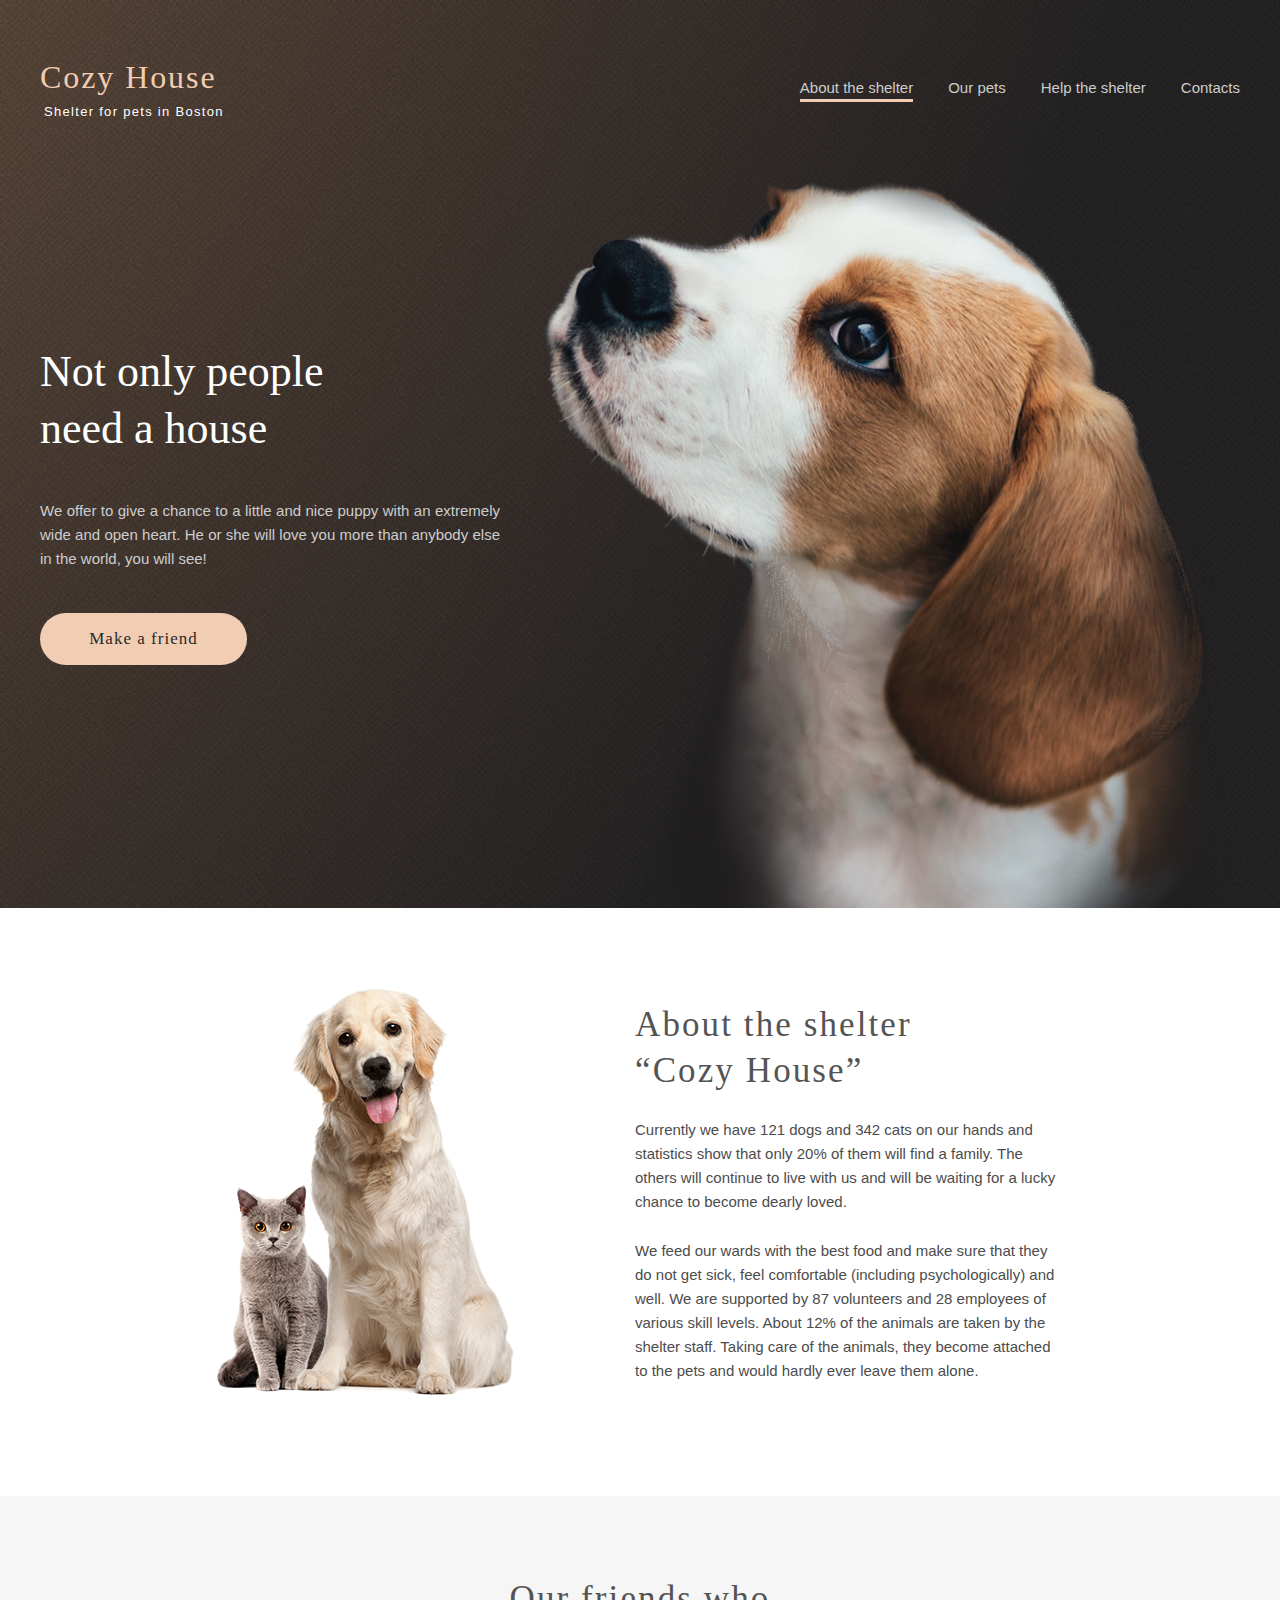
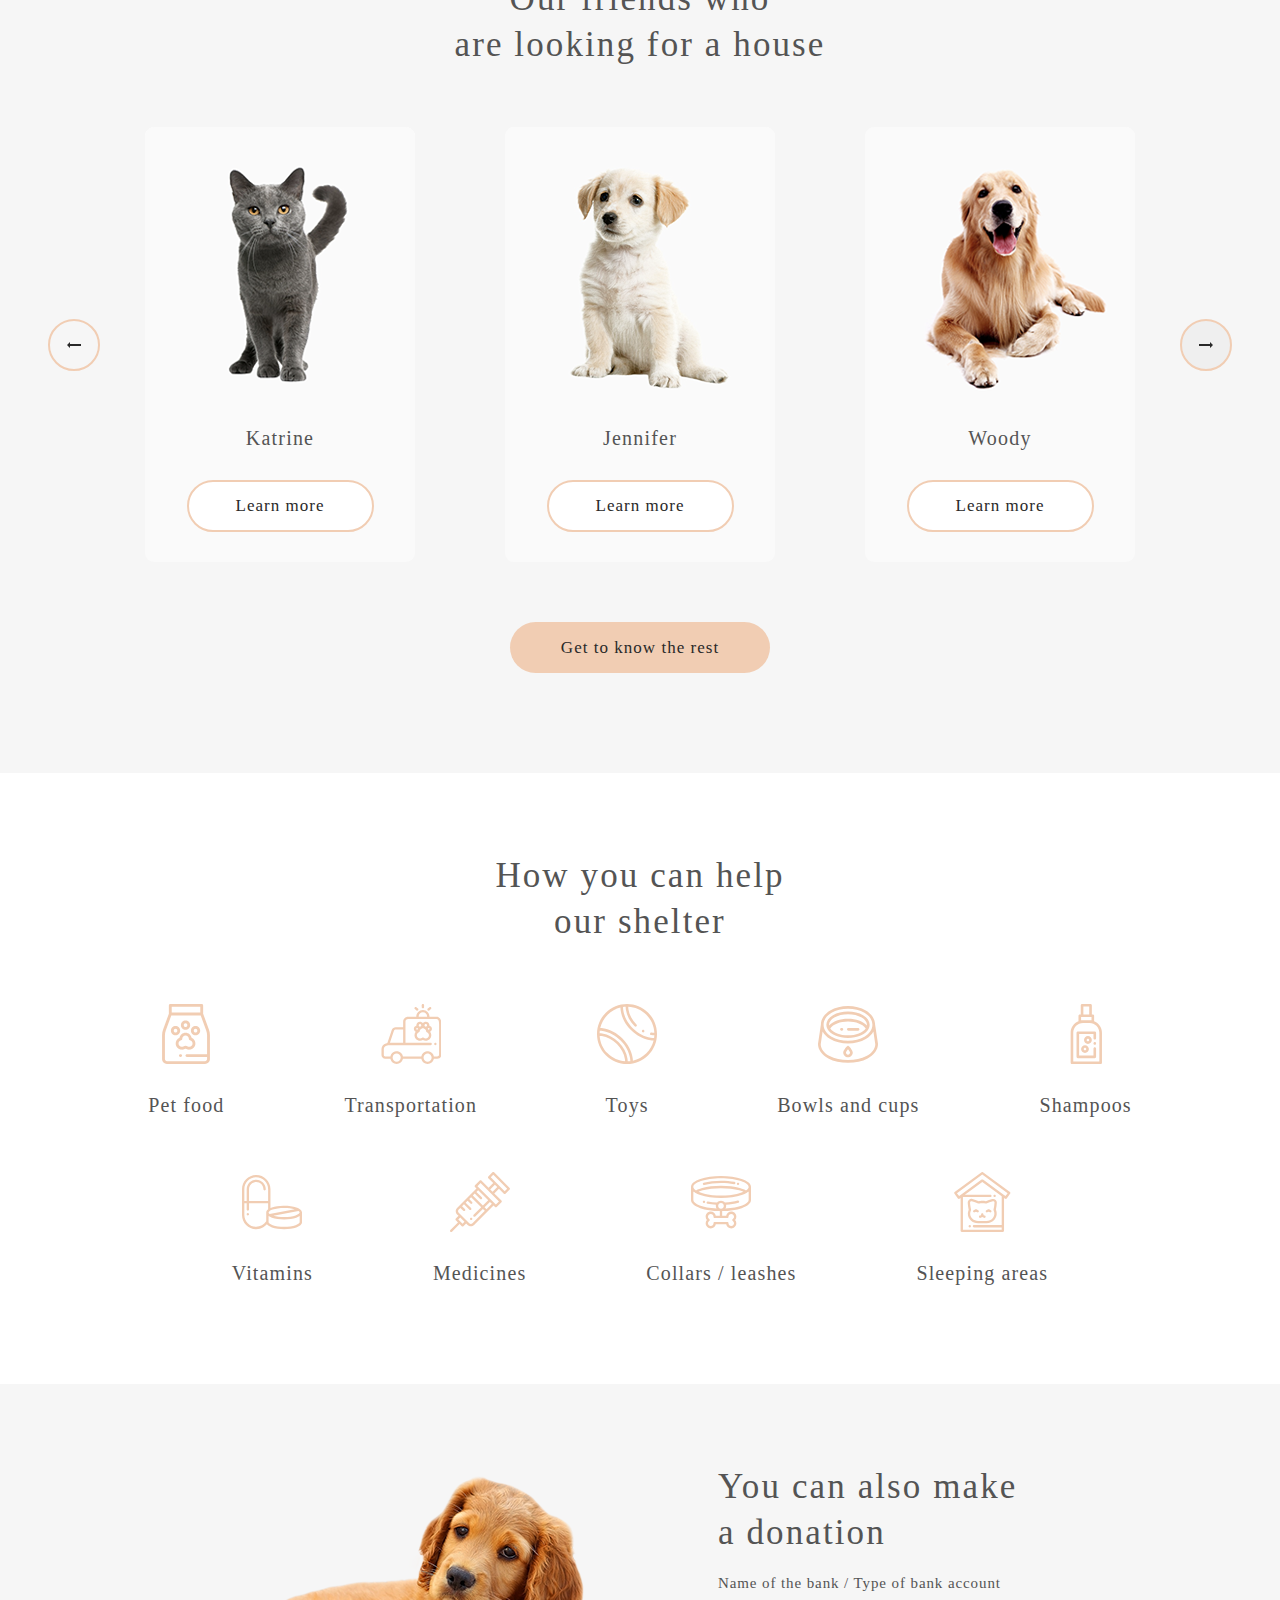
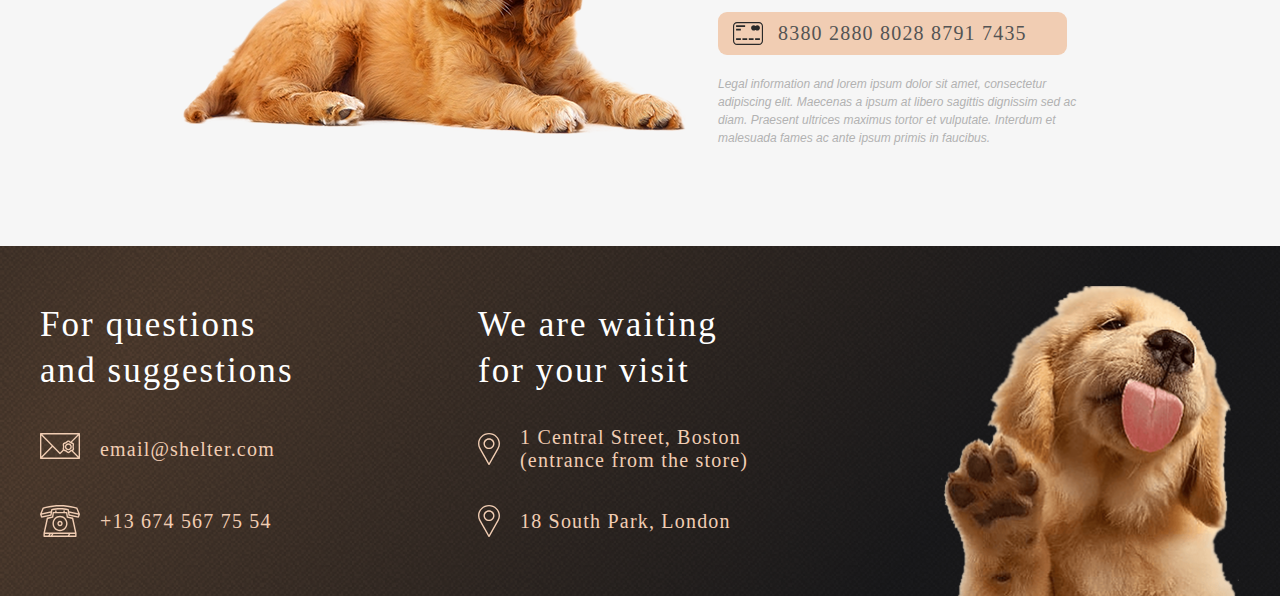
==== commit 4ef9d394: "feat: pagination" ====
--- a/pages/main/index.html
+++ b/pages/main/index.html
@@ -100,21 +100,21 @@
                 <div class="slider-container">
                 <div class="card-container">
                     <img class="pets-img"
-                      src="../../assets/background/pets-katrine.png"
+                      src="../../assets/pets/pets_0.png"
                       alt="cat">
                     <p class="card-name">Katrine</p>
                     <button class="card-button">Learn more</button>
                 </div>
                 <div class="card-container">
                     <img class="pets-img"
-                      src="../../assets/background/pets-jennifer.png"
+                      src="../../assets/pets/pets_1.png"
                       alt="cat">
                     <p class="card-name">Jennifer</p>
                     <button class="card-button">Learn more</button>
                 </div>
                 <div class="card-container">
                     <img class="pets-img"
-                    src="../../assets/background/pets-woody.png" alt="cat">
+                    src="../../assets/pets/pets_2.png" alt="cat">
                     <p class="card-name">Woody</p>
                     <button class="card-button">Learn more</button>
                 </div>
--- a/pages/main/index.css
+++ b/pages/main/index.css
@@ -210,6 +210,11 @@
     width: 30px;
     height: 22px;
     cursor: pointer;
+    transition: 1s;
+  }
+  .header-burger-open {
+    rotate: 90deg;
+    transition: 1s;
   }
   .header-burger span {
     position: absolute;
@@ -248,10 +253,13 @@
     top: 0;
     right: -100%;
     z-index: 5;
-    transition: 0.3s;
+    transition: 1s;
     height: 100%;
     width: 320px;
     background-color: #292929;
+  }
+  .popup.open{
+    transition: 1s;
   }
   .open {
     display: flex;
@@ -639,6 +647,8 @@
 .card-container:hover button {
   background: #fddcc4;
   border: 0;
+  transition: 3ms;
+  cursor: pointer;
 }
 
 .card-container:hover {
@@ -646,7 +656,9 @@
   transition: 3ms;
   cursor: pointer;
 }
-
+.pets-img{
+  border-radius: 9px;
+}
 .card-name {
   font-weight: 400;
   font-size: 20px;
@@ -705,7 +717,6 @@
 }
 
 .pet-popup-open {
-  display: block;
   position: absolute;
   width: 900px;
   height: 500px;
@@ -715,10 +726,47 @@
   display: flex;
   background: #FAFAFA;
 border-radius: 9px;
-}
-
-.pet-popup-open::after{
-
+transition: all 1.5s;
+}
+
+.close-icon {
+  border: 2px solid #f1cdb3;
+  border-radius: 100px;
+  background-repeat: no-repeat;
+  background-position: center;
+  align-self: center;
+  cursor: pointer;
+
+  position: absolute;
+background-image: url(../../assets/icons/Vector.svg);
+width: 52px;
+height: 52px;
+top: -50px;
+right: -50px;
+transition: all 1.5s;
+}
+
+.close-icon:hover{
+  background-color: #FDDCC4;
+  cursor: pointer;
+  transition: 3ms;
+}
+
+.pet-img{
+  border-radius: 9px;
+  animation: fadeInFromNone 1.5s ease-out
+}
+
+@keyframes fadeInFromNone {
+  0% {
+      display: none;
+      opacity: 0;
+  }
+
+  100% {
+      display: block;
+      opacity: 1;
+  }
 }
 
 .pet-content {
@@ -731,6 +779,7 @@
 display: flex;
 flex-direction: column;
 justify-content: space-between;
+row-gap: 20px;
 }
 
 .pet-header{
@@ -812,8 +861,20 @@
   .card-container:nth-child(n+3) {
     display: none;
   }
-}
-
+  .pet-popup-open {
+    width: 630px;
+    height: 350px;
+  }
+  .pet-content {
+    margin: 10px 0px 38px 5px;
+  }
+  .pet-desc {
+    font-size: 13px;
+  }
+  .pet-addInfo {
+  row-gap: 6px;
+  }
+}
 @media (max-width: 767px) and (min-width: 320px) {
   .pets-wrapper {
     max-height: 707px;
@@ -850,6 +911,7 @@
   }
   .pet-img{
     display: none;
+    border-radius: 9px;
   }
   .pet-desc{
     font-size: 13px;
@@ -864,6 +926,7 @@
 }
 
 .help-wrapper {
+  /* max-height: 431px; */
   row-gap: 60px;
   display: flex;
   flex-direction: column;
